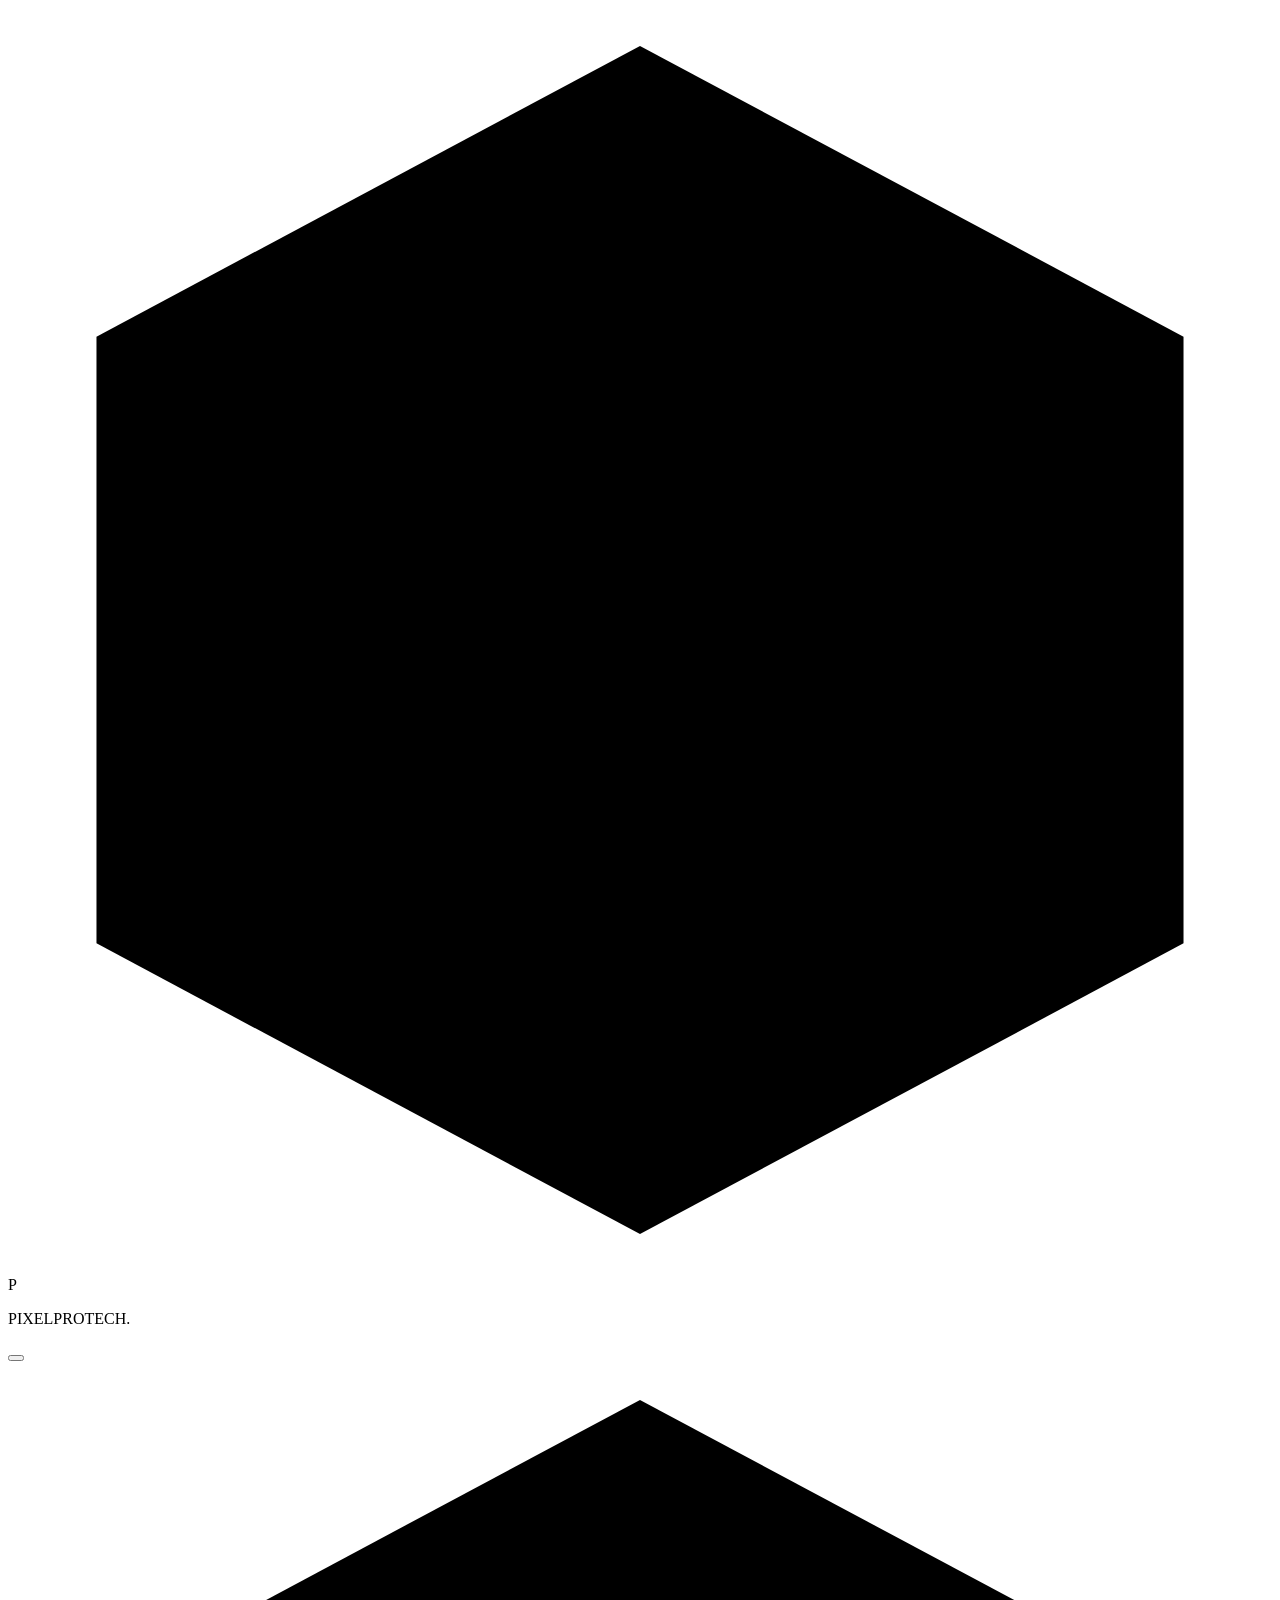
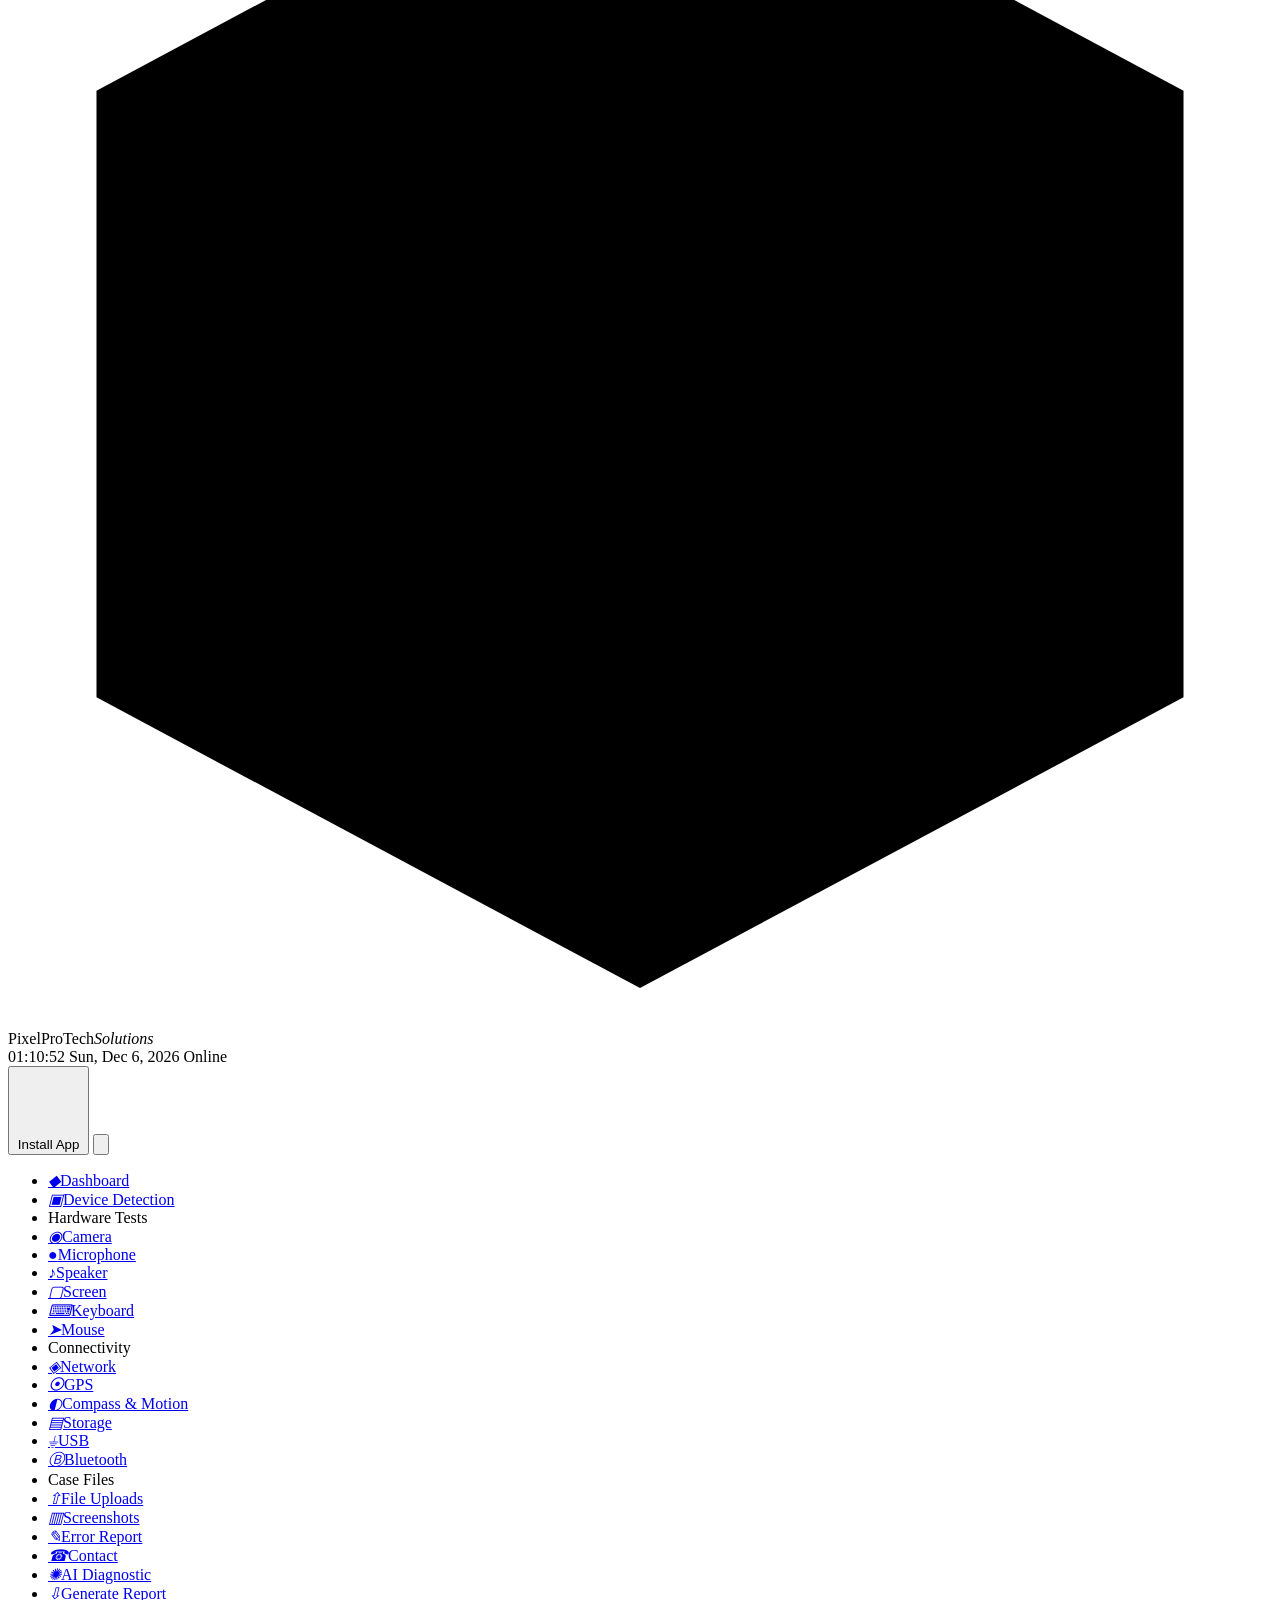
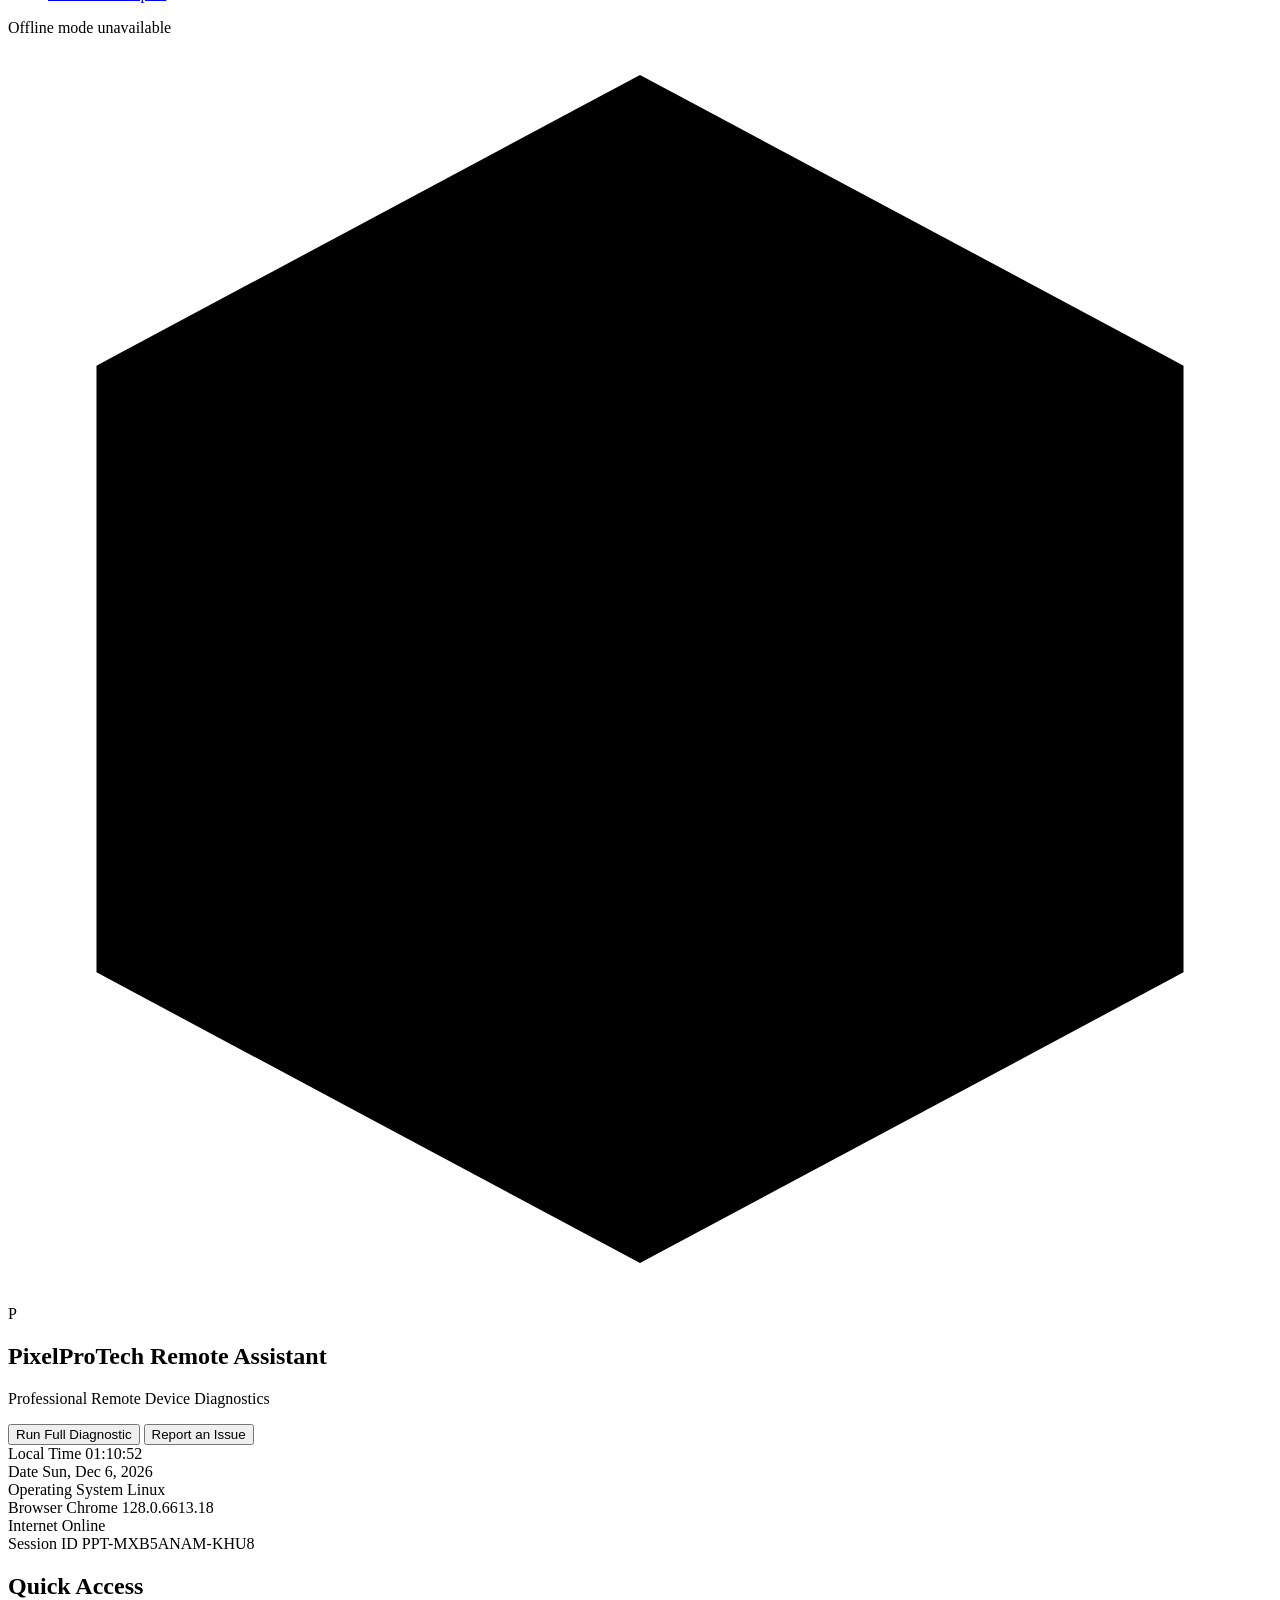
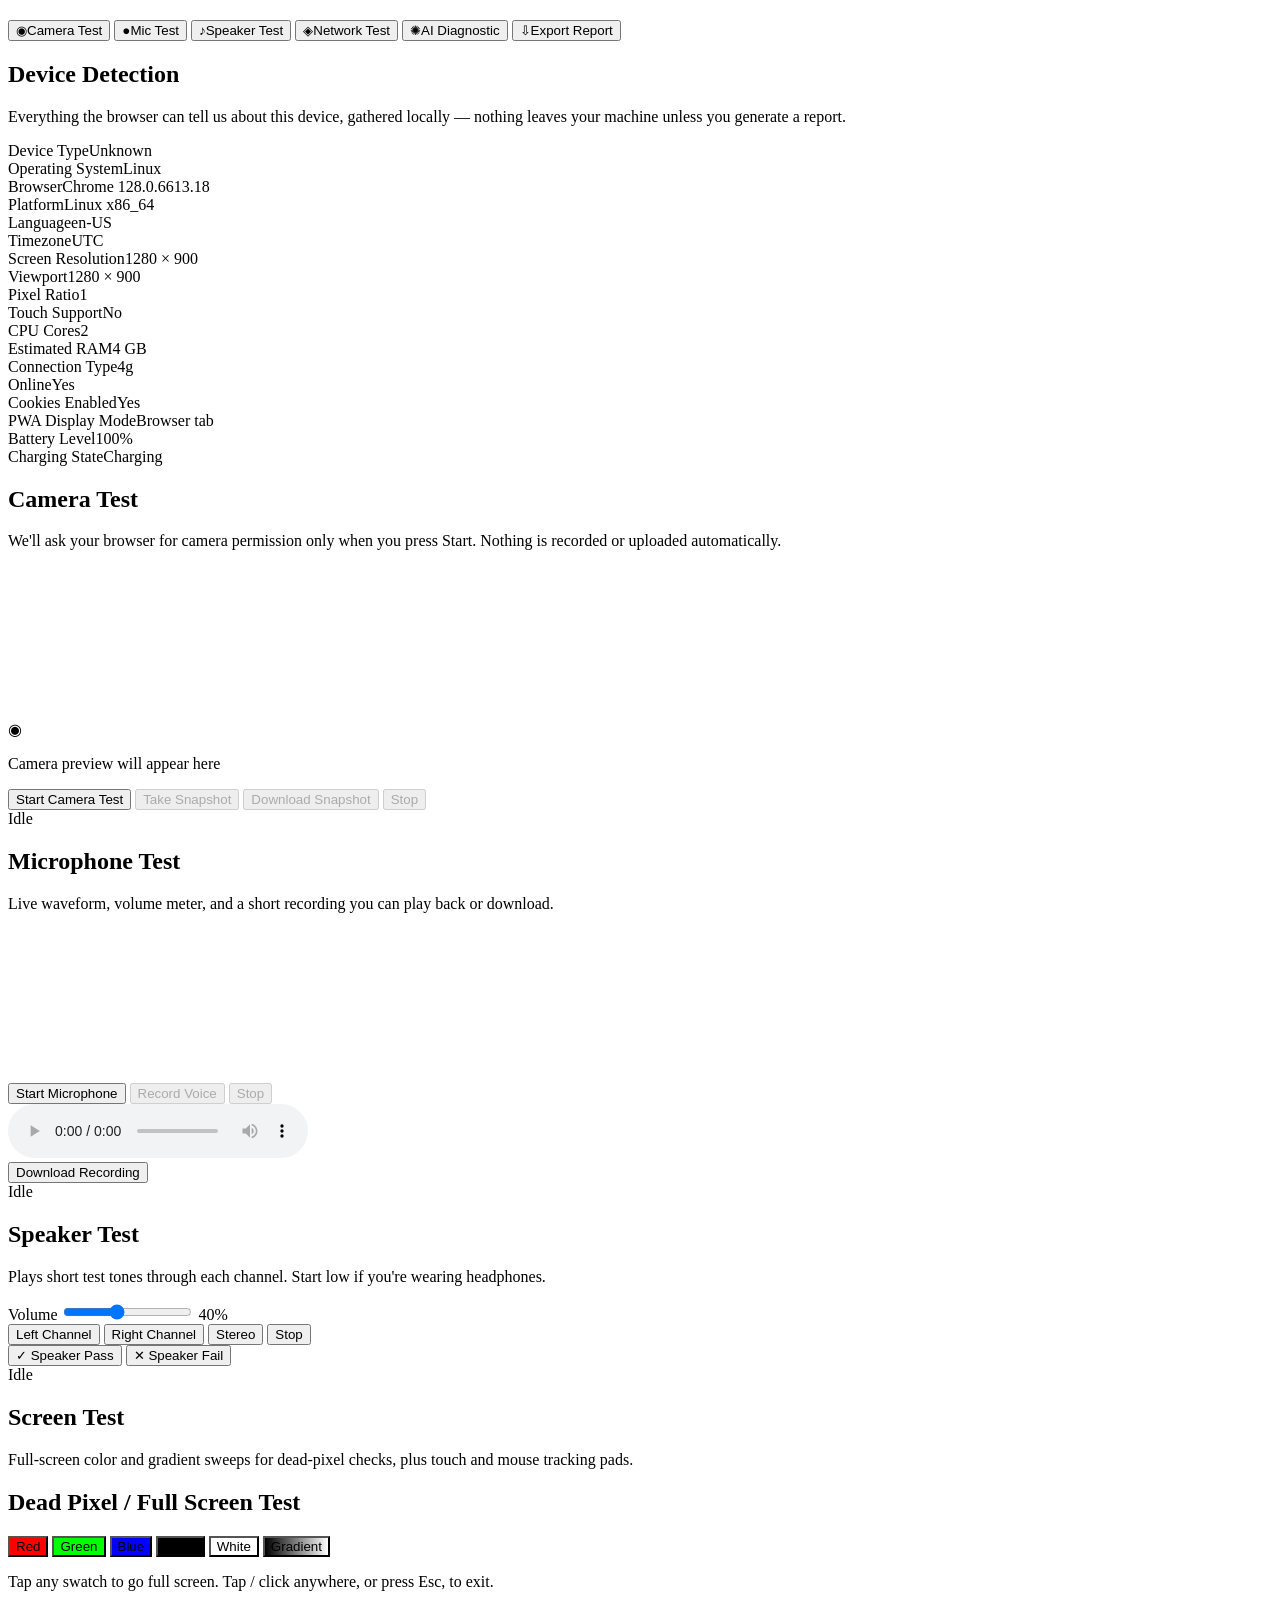
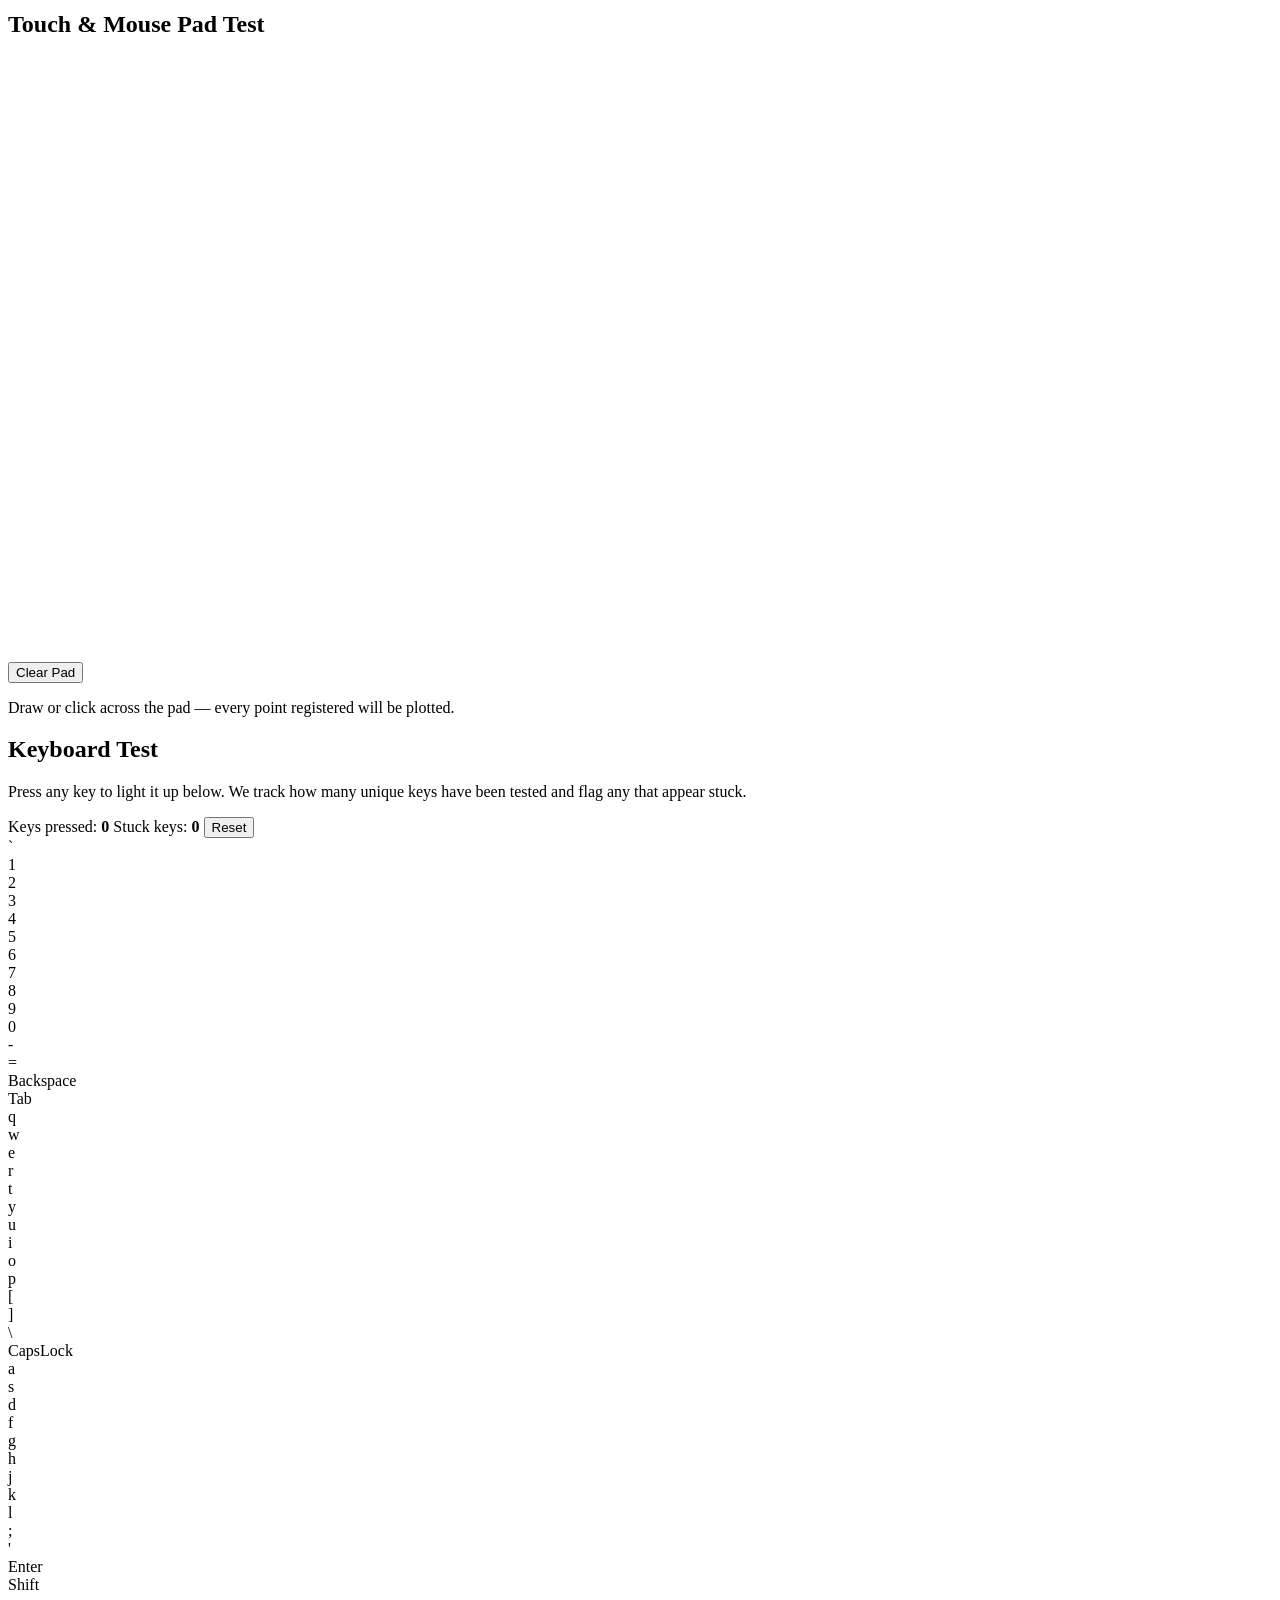
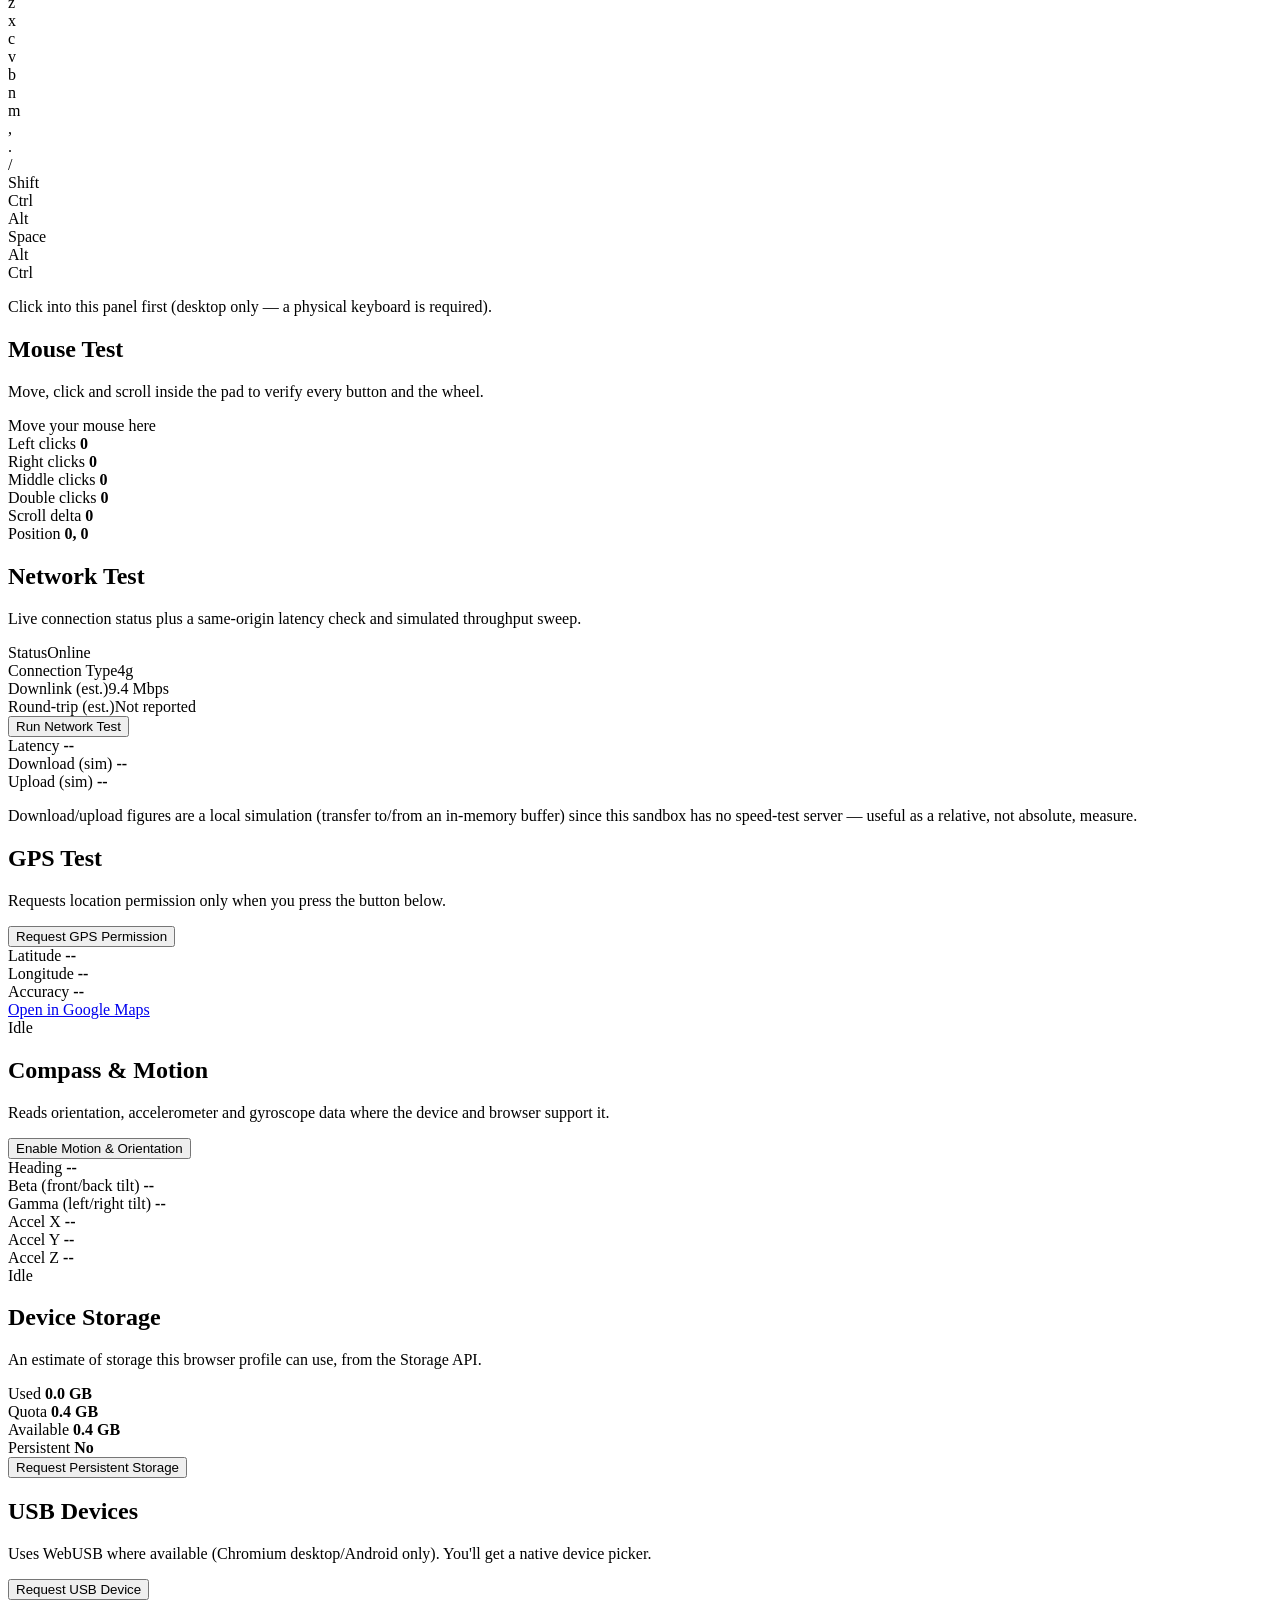
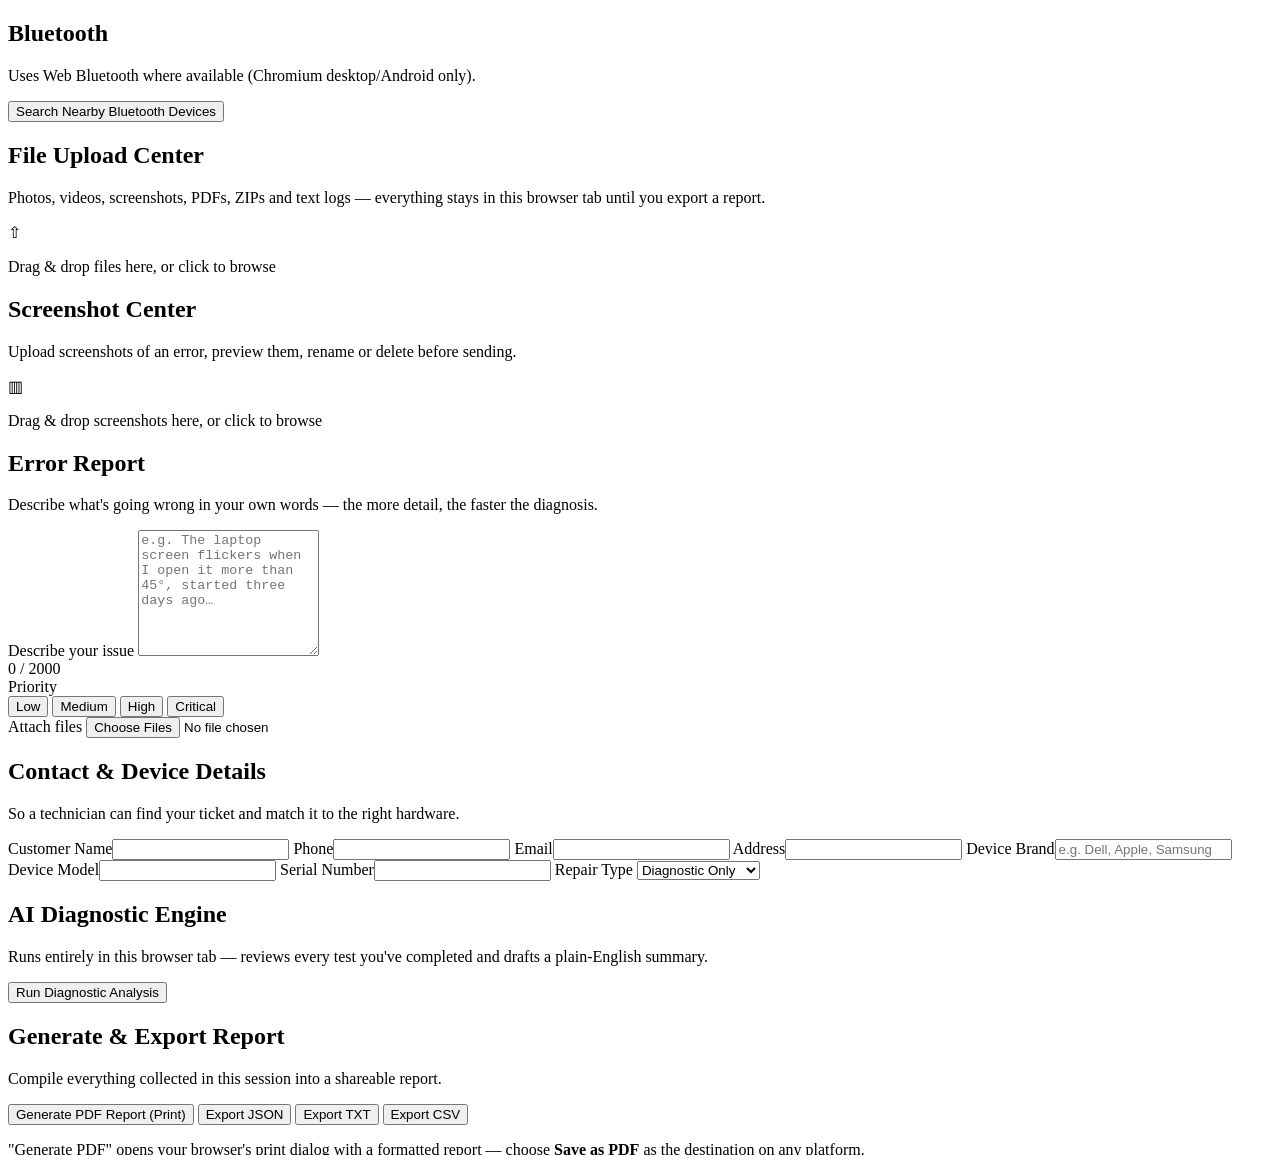
==== index.html @ 68175325 "Add files via upload" ====
<!DOCTYPE html>
<html lang="en">
<head>
<meta charset="UTF-8" />
<meta name="viewport" content="width=device-width, initial-scale=1, viewport-fit=cover" />
<title>PixelProTech Remote Assistant</title>
<meta name="description" content="Professional remote device diagnostics — camera, microphone, speaker, screen, network, GPS, motion and AI-assisted reporting, installable on any device." />

<!-- PWA core -->
<link rel="manifest" href="manifest.json" />
<meta name="theme-color" content="#0F172A" />
<meta name="color-scheme" content="dark light" />

<!-- iOS installability (Safari ignores manifest install prompts, needs these) -->
<meta name="apple-mobile-web-app-capable" content="yes" />
<meta name="apple-mobile-web-app-status-bar-style" content="black-translucent" />
<meta name="apple-mobile-web-app-title" content="PixelProTech" />
<link rel="apple-touch-icon" href="icons/icon-180.png" />
<link rel="apple-touch-icon" sizes="152x152" href="icons/icon-152.png" />
<link rel="apple-touch-icon" sizes="167x167" href="icons/icon-167.png" />

<!-- Windows tiles -->
<meta name="msapplication-TileColor" content="#0F172A" />
<meta name="msapplication-TileImage" content="icons/icon-144.png" />
<meta name="msapplication-config" content="none" />

<!-- Favicons -->
<link rel="icon" type="image/png" sizes="32x32" href="icons/icon-32.png" />
<link rel="icon" type="image/png" sizes="16x16" href="icons/icon-16.png" />
<link rel="shortcut icon" href="icons/favicon.ico" />

<link rel="stylesheet" href="style.css" />
</head>
<body data-theme="dark">

<!-- ============ LOADING SCREEN ============ -->
<div id="loading-screen" aria-hidden="true">
  <div class="loader-mark">
    <svg viewBox="0 0 100 100" class="loader-hex">
      <polygon points="50,3 93,26 93,74 50,97 7,74 7,26" />
    </svg>
    <span class="loader-p">P</span>
  </div>
  <p class="loader-text">PIXELPROTECH<span>.</span></p>
  <div class="loader-bar"><div class="loader-bar-fill"></div></div>
</div>

<!-- ============ TOP HUD BAR ============ -->
<header class="hud-bar" role="banner">
  <button id="nav-toggle" class="icon-btn" aria-label="Toggle navigation" aria-expanded="false" aria-controls="side-nav">
    <span class="burger"><span></span><span></span><span></span></span>
  </button>

  <div class="brand">
    <span class="brand-mark" aria-hidden="true">
      <svg viewBox="0 0 100 100"><polygon points="50,3 93,26 93,74 50,97 7,74 7,26"/></svg>
    </span>
    <span class="brand-name">PixelProTech<em>Solutions</em></span>
  </div>

  <div class="hud-readouts" aria-live="off">
    <span class="hud-chip" id="hud-time">--:--:--</span>
    <span class="hud-chip hud-chip--muted" id="hud-date">-- --- ----</span>
    <span class="hud-chip" id="hud-net"><i class="dot" id="hud-net-dot"></i><span id="hud-net-text">Checking…</span></span>
  </div>

  <div class="hud-actions">
    <button id="install-btn" class="btn btn--ghost btn--small hidden" title="Install PixelProTech Remote Assistant">
      <svg viewBox="0 0 24 24" class="ic"><path d="M12 3v12m0 0l-4-4m4 4l4-4M5 19h14"/></svg>
      <span>Install App</span>
    </button>
    <button id="theme-toggle" class="icon-btn" aria-label="Toggle dark or light mode">
      <svg viewBox="0 0 24 24" class="ic ic-moon"><path d="M21 12.6A9 9 0 1 1 11.4 3a7 7 0 0 0 9.6 9.6z"/></svg>
    </button>
  </div>
</header>

<div class="app-shell">
  <!-- ============ SIDE NAV ============ -->
  <nav id="side-nav" class="side-nav" aria-label="Primary">
    <ul class="nav-list">
      <li><a href="#home" class="nav-link active" data-panel="home"><i class="nav-ic">◆</i>Dashboard</a></li>
      <li><a href="#device" class="nav-link" data-panel="device"><i class="nav-ic">▣</i>Device Detection</a></li>
      <li class="nav-group-label">Hardware Tests</li>
      <li><a href="#camera" class="nav-link" data-panel="camera"><i class="nav-ic">◉</i>Camera</a></li>
      <li><a href="#mic" class="nav-link" data-panel="mic"><i class="nav-ic">●</i>Microphone</a></li>
      <li><a href="#speaker" class="nav-link" data-panel="speaker"><i class="nav-ic">♪</i>Speaker</a></li>
      <li><a href="#screen" class="nav-link" data-panel="screen"><i class="nav-ic">▢</i>Screen</a></li>
      <li><a href="#keyboard" class="nav-link" data-panel="keyboard"><i class="nav-ic">⌨</i>Keyboard</a></li>
      <li><a href="#mouse" class="nav-link" data-panel="mouse"><i class="nav-ic">➤</i>Mouse</a></li>
      <li class="nav-group-label">Connectivity</li>
      <li><a href="#network" class="nav-link" data-panel="network"><i class="nav-ic">◈</i>Network</a></li>
      <li><a href="#gps" class="nav-link" data-panel="gps"><i class="nav-ic">⦿</i>GPS</a></li>
      <li><a href="#motion" class="nav-link" data-panel="motion"><i class="nav-ic">◐</i>Compass &amp; Motion</a></li>
      <li><a href="#storage" class="nav-link" data-panel="storage"><i class="nav-ic">▤</i>Storage</a></li>
      <li><a href="#usb" class="nav-link" data-panel="usb"><i class="nav-ic">⏚</i>USB</a></li>
      <li><a href="#bluetooth" class="nav-link" data-panel="bluetooth"><i class="nav-ic">Ⓑ</i>Bluetooth</a></li>
      <li class="nav-group-label">Case Files</li>
      <li><a href="#uploads" class="nav-link" data-panel="uploads"><i class="nav-ic">⇧</i>File Uploads</a></li>
      <li><a href="#screenshots" class="nav-link" data-panel="screenshots"><i class="nav-ic">▥</i>Screenshots</a></li>
      <li><a href="#report" class="nav-link" data-panel="report"><i class="nav-ic">✎</i>Error Report</a></li>
      <li><a href="#contact" class="nav-link" data-panel="contact"><i class="nav-ic">☎</i>Contact</a></li>
      <li><a href="#diagnostic" class="nav-link" data-panel="diagnostic"><i class="nav-ic">✺</i>AI Diagnostic</a></li>
      <li><a href="#export" class="nav-link" data-panel="export"><i class="nav-ic">⇩</i>Generate Report</a></li>
    </ul>
    <div class="nav-footer">
      <span id="sw-status" class="sw-status">Offline-ready</span>
    </div>
  </nav>
  <div id="nav-scrim" class="nav-scrim"></div>

  <!-- ============ MAIN ============ -->
  <main id="main" class="main">

    <!-- HOME -->
    <section id="panel-home" class="panel active" data-title="Dashboard">
      <div class="hero glass">
        <div class="hero-mark">
          <svg viewBox="0 0 100 100" class="hero-hex"><polygon points="50,3 93,26 93,74 50,97 7,74 7,26"/></svg>
          <span class="hero-p">P</span>
          <span class="hero-sweep"></span>
        </div>
        <h1>PixelProTech Remote Assistant</h1>
        <p class="hero-sub">Professional Remote Device Diagnostics</p>
        <div class="hero-cta">
          <button class="btn btn--primary" data-goto="device">Run Full Diagnostic</button>
          <button class="btn btn--ghost" data-goto="report">Report an Issue</button>
        </div>
      </div>

      <div class="card-grid">
        <div class="card glass stat-card">
          <span class="stat-label">Local Time</span>
          <span class="stat-value mono" id="stat-time">--:--:--</span>
        </div>
        <div class="card glass stat-card">
          <span class="stat-label">Date</span>
          <span class="stat-value mono" id="stat-date">--</span>
        </div>
        <div class="card glass stat-card">
          <span class="stat-label">Operating System</span>
          <span class="stat-value mono" id="stat-os">--</span>
        </div>
        <div class="card glass stat-card">
          <span class="stat-label">Browser</span>
          <span class="stat-value mono" id="stat-browser">--</span>
        </div>
        <div class="card glass stat-card">
          <span class="stat-label">Internet</span>
          <span class="stat-value mono" id="stat-net"><i class="dot" id="stat-net-dot"></i> <span id="stat-net-text">--</span></span>
        </div>
        <div class="card glass stat-card">
          <span class="stat-label">Session ID</span>
          <span class="stat-value mono" id="stat-session">--</span>
        </div>
      </div>

      <div class="card glass">
        <h2>Quick Access</h2>
        <div class="quick-grid">
          <button class="quick-tile" data-goto="camera"><span>◉</span>Camera Test</button>
          <button class="quick-tile" data-goto="mic"><span>●</span>Mic Test</button>
          <button class="quick-tile" data-goto="speaker"><span>♪</span>Speaker Test</button>
          <button class="quick-tile" data-goto="network"><span>◈</span>Network Test</button>
          <button class="quick-tile" data-goto="diagnostic"><span>✺</span>AI Diagnostic</button>
          <button class="quick-tile" data-goto="export"><span>⇩</span>Export Report</button>
        </div>
      </div>
    </section>

    <!-- DEVICE DETECTION -->
    <section id="panel-device" class="panel" data-title="Device Detection">
      <div class="panel-head"><h1>Device Detection</h1><p>Everything the browser can tell us about this device, gathered locally — nothing leaves your machine unless you generate a report.</p></div>
      <div class="card-grid" id="device-grid"><!-- populated by script.js --></div>
    </section>

    <!-- CAMERA -->
    <section id="panel-camera" class="panel" data-title="Camera Test">
      <div class="panel-head"><h1>Camera Test</h1><p>We'll ask your browser for camera permission only when you press Start. Nothing is recorded or uploaded automatically.</p></div>
      <div class="card glass test-card">
        <div class="media-frame">
          <video id="camera-video" autoplay playsinline muted></video>
          <canvas id="camera-canvas" class="hidden"></canvas>
          <div id="camera-placeholder" class="media-placeholder"><span>◉</span><p>Camera preview will appear here</p></div>
        </div>
        <div class="test-controls">
          <button id="camera-start" class="btn btn--primary">Start Camera Test</button>
          <button id="camera-snap" class="btn btn--ghost" disabled>Take Snapshot</button>
          <button id="camera-download" class="btn btn--ghost" disabled>Download Snapshot</button>
          <button id="camera-stop" class="btn btn--danger" disabled>Stop</button>
        </div>
        <div id="camera-status" class="status-pill status-pill--idle">Idle</div>
      </div>
    </section>

    <!-- MICROPHONE -->
    <section id="panel-mic" class="panel" data-title="Microphone Test">
      <div class="panel-head"><h1>Microphone Test</h1><p>Live waveform, volume meter, and a short recording you can play back or download.</p></div>
      <div class="card glass test-card">
        <canvas id="mic-waveform" class="waveform-canvas"></canvas>
        <div class="meter"><div id="mic-meter-fill" class="meter-fill"></div></div>
        <div class="test-controls">
          <button id="mic-start" class="btn btn--primary">Start Microphone</button>
          <button id="mic-record" class="btn btn--ghost" disabled>Record Voice</button>
          <button id="mic-stop" class="btn btn--danger" disabled>Stop</button>
        </div>
        <audio id="mic-playback" controls class="hidden"></audio>
        <div class="test-controls">
          <button id="mic-download" class="btn btn--ghost hidden">Download Recording</button>
        </div>
        <div id="mic-status" class="status-pill status-pill--idle">Idle</div>
      </div>
    </section>

    <!-- SPEAKER -->
    <section id="panel-speaker" class="panel" data-title="Speaker Test">
      <div class="panel-head"><h1>Speaker Test</h1><p>Plays short test tones through each channel. Start low if you're wearing headphones.</p></div>
      <div class="card glass test-card">
        <label class="slider-label">Volume
          <input type="range" id="speaker-volume" min="0" max="100" value="40" />
          <span id="speaker-volume-val">40%</span>
        </label>
        <div class="test-controls">
          <button class="btn btn--ghost" data-tone="left">Left Channel</button>
          <button class="btn btn--ghost" data-tone="right">Right Channel</button>
          <button class="btn btn--primary" data-tone="stereo">Stereo</button>
          <button id="speaker-stop" class="btn btn--danger">Stop</button>
        </div>
        <div class="pass-fail-row">
          <button id="speaker-pass" class="btn btn--success btn--small">✓ Speaker Pass</button>
          <button id="speaker-fail" class="btn btn--danger btn--small">✕ Speaker Fail</button>
        </div>
        <div id="speaker-status" class="status-pill status-pill--idle">Idle</div>
      </div>
    </section>

    <!-- SCREEN -->
    <section id="panel-screen" class="panel" data-title="Screen Test">
      <div class="panel-head"><h1>Screen Test</h1><p>Full-screen color and gradient sweeps for dead-pixel checks, plus touch and mouse tracking pads.</p></div>
      <div class="card glass test-card">
        <h2>Dead Pixel / Full Screen Test</h2>
        <div class="swatch-row">
          <button class="swatch" style="background:#ff0000" data-color="#ff0000">Red</button>
          <button class="swatch" style="background:#00ff00" data-color="#00ff00">Green</button>
          <button class="swatch" style="background:#0000ff" data-color="#0000ff">Blue</button>
          <button class="swatch swatch--dark" style="background:#000000" data-color="#000000">Black</button>
          <button class="swatch swatch--light" style="background:#ffffff" data-color="#ffffff">White</button>
          <button class="swatch" style="background:linear-gradient(90deg,#000,#fff)" data-color="gradient">Gradient</button>
        </div>
        <p class="hint">Tap any swatch to go full screen. Tap / click anywhere, or press Esc, to exit.</p>
      </div>
      <div class="card glass test-card">
        <h2>Touch &amp; Mouse Pad Test</h2>
        <canvas id="screen-pad" class="pad-canvas"></canvas>
        <div class="test-controls">
          <button id="screen-pad-clear" class="btn btn--ghost">Clear Pad</button>
        </div>
        <p class="hint" id="screen-pad-info">Draw or click across the pad — every point registered will be plotted.</p>
      </div>
    </section>

    <!-- KEYBOARD -->
    <section id="panel-keyboard" class="panel" data-title="Keyboard Test">
      <div class="panel-head"><h1>Keyboard Test</h1><p>Press any key to light it up below. We track how many unique keys have been tested and flag any that appear stuck.</p></div>
      <div class="card glass test-card">
        <div class="kb-stats">
          <span>Keys pressed: <strong id="kb-count">0</strong></span>
          <span>Stuck keys: <strong id="kb-stuck">0</strong></span>
          <button id="kb-reset" class="btn btn--ghost btn--small">Reset</button>
        </div>
        <div id="virtual-keyboard" class="virtual-keyboard" tabindex="0"></div>
        <p class="hint">Click into this panel first (desktop only — a physical keyboard is required).</p>
      </div>
    </section>

    <!-- MOUSE -->
    <section id="panel-mouse" class="panel" data-title="Mouse Test">
      <div class="panel-head"><h1>Mouse Test</h1><p>Move, click and scroll inside the pad to verify every button and the wheel.</p></div>
      <div class="card glass test-card">
        <div id="mouse-pad" class="mouse-pad">
          <div id="mouse-dot" class="mouse-dot"></div>
          <span class="mouse-hint">Move your mouse here</span>
        </div>
        <div class="card-grid card-grid--tight">
          <div class="mini-stat">Left clicks <strong id="m-left">0</strong></div>
          <div class="mini-stat">Right clicks <strong id="m-right">0</strong></div>
          <div class="mini-stat">Middle clicks <strong id="m-middle">0</strong></div>
          <div class="mini-stat">Double clicks <strong id="m-double">0</strong></div>
          <div class="mini-stat">Scroll delta <strong id="m-scroll">0</strong></div>
          <div class="mini-stat">Position <strong id="m-pos">0, 0</strong></div>
        </div>
      </div>
    </section>

    <!-- NETWORK -->
    <section id="panel-network" class="panel" data-title="Network Test">
      <div class="panel-head"><h1>Network Test</h1><p>Live connection status plus a same-origin latency check and simulated throughput sweep.</p></div>
      <div class="card-grid">
        <div class="card glass stat-card"><span class="stat-label">Status</span><span class="stat-value mono" id="net-status">--</span></div>
        <div class="card glass stat-card"><span class="stat-label">Connection Type</span><span class="stat-value mono" id="net-type">--</span></div>
        <div class="card glass stat-card"><span class="stat-label">Downlink (est.)</span><span class="stat-value mono" id="net-downlink">--</span></div>
        <div class="card glass stat-card"><span class="stat-label">Round-trip (est.)</span><span class="stat-value mono" id="net-rtt">--</span></div>
      </div>
      <div class="card glass test-card">
        <button id="net-run" class="btn btn--primary">Run Network Test</button>
        <div class="ping-track"><div id="ping-dot" class="ping-dot"></div></div>
        <div class="card-grid card-grid--tight">
          <div class="mini-stat">Latency <strong id="net-latency">--</strong></div>
          <div class="mini-stat">Download (sim) <strong id="net-download">--</strong></div>
          <div class="mini-stat">Upload (sim) <strong id="net-upload">--</strong></div>
        </div>
        <p class="hint">Download/upload figures are a local simulation (transfer to/from an in-memory buffer) since this sandbox has no speed-test server — useful as a relative, not absolute, measure.</p>
      </div>
    </section>

    <!-- GPS -->
    <section id="panel-gps" class="panel" data-title="GPS Test">
      <div class="panel-head"><h1>GPS Test</h1><p>Requests location permission only when you press the button below.</p></div>
      <div class="card glass test-card">
        <button id="gps-start" class="btn btn--primary">Request GPS Permission</button>
        <div class="card-grid card-grid--tight">
          <div class="mini-stat">Latitude <strong id="gps-lat">--</strong></div>
          <div class="mini-stat">Longitude <strong id="gps-lng">--</strong></div>
          <div class="mini-stat">Accuracy <strong id="gps-acc">--</strong></div>
        </div>
        <a id="gps-map-link" href="#" target="_blank" rel="noopener" class="btn btn--ghost hidden">Open in Google Maps</a>
        <div id="gps-status" class="status-pill status-pill--idle">Idle</div>
      </div>
    </section>

    <!-- MOTION -->
    <section id="panel-motion" class="panel" data-title="Compass & Motion">
      <div class="panel-head"><h1>Compass &amp; Motion</h1><p>Reads orientation, accelerometer and gyroscope data where the device and browser support it.</p></div>
      <div class="card glass test-card">
        <button id="motion-start" class="btn btn--primary">Enable Motion &amp; Orientation</button>
        <div class="compass-wrap"><div id="compass-needle" class="compass-needle"></div></div>
        <div class="card-grid card-grid--tight">
          <div class="mini-stat">Heading <strong id="mo-heading">--</strong></div>
          <div class="mini-stat">Beta (front/back tilt) <strong id="mo-beta">--</strong></div>
          <div class="mini-stat">Gamma (left/right tilt) <strong id="mo-gamma">--</strong></div>
          <div class="mini-stat">Accel X <strong id="mo-ax">--</strong></div>
          <div class="mini-stat">Accel Y <strong id="mo-ay">--</strong></div>
          <div class="mini-stat">Accel Z <strong id="mo-az">--</strong></div>
        </div>
        <div id="motion-status" class="status-pill status-pill--idle">Idle</div>
      </div>
    </section>

    <!-- STORAGE -->
    <section id="panel-storage" class="panel" data-title="Device Storage">
      <div class="panel-head"><h1>Device Storage</h1><p>An estimate of storage this browser profile can use, from the Storage API.</p></div>
      <div class="card glass test-card">
        <div class="storage-bar"><div id="storage-bar-fill" class="storage-bar-fill"></div></div>
        <div class="card-grid card-grid--tight">
          <div class="mini-stat">Used <strong id="storage-used">--</strong></div>
          <div class="mini-stat">Quota <strong id="storage-quota">--</strong></div>
          <div class="mini-stat">Available <strong id="storage-available">--</strong></div>
          <div class="mini-stat">Persistent <strong id="storage-persist">--</strong></div>
        </div>
        <button id="storage-request-persist" class="btn btn--ghost">Request Persistent Storage</button>
      </div>
    </section>

    <!-- USB -->
    <section id="panel-usb" class="panel" data-title="USB Devices">
      <div class="panel-head"><h1>USB Devices</h1><p>Uses WebUSB where available (Chromium desktop/Android only). You'll get a native device picker.</p></div>
      <div class="card glass test-card">
        <button id="usb-request" class="btn btn--primary">Request USB Device</button>
        <div id="usb-result" class="detail-list"></div>
      </div>
    </section>

    <!-- BLUETOOTH -->
    <section id="panel-bluetooth" class="panel" data-title="Bluetooth">
      <div class="panel-head"><h1>Bluetooth</h1><p>Uses Web Bluetooth where available (Chromium desktop/Android only).</p></div>
      <div class="card glass test-card">
        <button id="bt-request" class="btn btn--primary">Search Nearby Bluetooth Devices</button>
        <div id="bt-result" class="detail-list"></div>
      </div>
    </section>

    <!-- UPLOADS -->
    <section id="panel-uploads" class="panel" data-title="File Upload Center">
      <div class="panel-head"><h1>File Upload Center</h1><p>Photos, videos, screenshots, PDFs, ZIPs and text logs — everything stays in this browser tab until you export a report.</p></div>
      <div class="card glass">
        <div id="dropzone" class="dropzone">
          <span>⇧</span>
          <p>Drag &amp; drop files here, or click to browse</p>
          <input type="file" id="file-input" multiple hidden accept="image/*,video/*,.pdf,.zip,.txt,.log" />
        </div>
        <div id="upload-list" class="upload-list"></div>
      </div>
    </section>

    <!-- SCREENSHOTS -->
    <section id="panel-screenshots" class="panel" data-title="Screenshot Center">
      <div class="panel-head"><h1>Screenshot Center</h1><p>Upload screenshots of an error, preview them, rename or delete before sending.</p></div>
      <div class="card glass">
        <div id="screenshot-dropzone" class="dropzone">
          <span>▥</span>
          <p>Drag &amp; drop screenshots here, or click to browse</p>
          <input type="file" id="screenshot-input" multiple hidden accept="image/*" />
        </div>
        <div id="screenshot-grid" class="screenshot-grid"></div>
      </div>
    </section>

    <!-- ERROR REPORT -->
    <section id="panel-report" class="panel" data-title="Error Report">
      <div class="panel-head"><h1>Error Report</h1><p>Describe what's going wrong in your own words — the more detail, the faster the diagnosis.</p></div>
      <div class="card glass">
        <label class="field-label" for="report-text">Describe your issue</label>
        <textarea id="report-text" rows="8" maxlength="2000" placeholder="e.g. The laptop screen flickers when I open it more than 45°, started three days ago…"></textarea>
        <div class="char-counter"><span id="report-count">0</span> / 2000</div>

        <label class="field-label">Priority</label>
        <div class="priority-row">
          <button class="priority-btn" data-priority="Low">Low</button>
          <button class="priority-btn" data-priority="Medium">Medium</button>
          <button class="priority-btn" data-priority="High">High</button>
          <button class="priority-btn" data-priority="Critical">Critical</button>
        </div>

        <label class="field-label" for="report-files">Attach files</label>
        <input type="file" id="report-files" multiple />
        <div id="report-files-list" class="upload-list"></div>
      </div>
    </section>

    <!-- CONTACT -->
    <section id="panel-contact" class="panel" data-title="Contact">
      <div class="panel-head"><h1>Contact &amp; Device Details</h1><p>So a technician can find your ticket and match it to the right hardware.</p></div>
      <div class="card glass">
        <form id="contact-form" class="form-grid">
          <label>Customer Name<input type="text" name="name" autocomplete="name" /></label>
          <label>Phone<input type="tel" name="phone" autocomplete="tel" /></label>
          <label>Email<input type="email" name="email" autocomplete="email" /></label>
          <label>Address<input type="text" name="address" autocomplete="street-address" /></label>
          <label>Device Brand<input type="text" name="brand" placeholder="e.g. Dell, Apple, Samsung" /></label>
          <label>Device Model<input type="text" name="model" /></label>
          <label>Serial Number<input type="text" name="serial" /></label>
          <label>Repair Type
            <select name="repairType">
              <option>Diagnostic Only</option>
              <option>Hardware Repair</option>
              <option>Software Issue</option>
              <option>Data Recovery</option>
              <option>Warranty Claim</option>
              <option>Other</option>
            </select>
          </label>
        </form>
      </div>
    </section>

    <!-- AI DIAGNOSTIC -->
    <section id="panel-diagnostic" class="panel" data-title="AI Diagnostic Engine">
      <div class="panel-head"><h1>AI Diagnostic Engine</h1><p>Runs entirely in this browser tab — reviews every test you've completed and drafts a plain-English summary.</p></div>
      <div class="card glass">
        <button id="run-diagnostic" class="btn btn--primary">Run Diagnostic Analysis</button>
        <div id="diagnostic-output" class="diagnostic-output"></div>
      </div>
    </section>

    <!-- EXPORT / REPORT -->
    <section id="panel-export" class="panel" data-title="Generate Report">
      <div class="panel-head"><h1>Generate &amp; Export Report</h1><p>Compile everything collected in this session into a shareable report.</p></div>
      <div class="card glass">
        <div class="export-row">
          <button id="export-print" class="btn btn--primary">Generate PDF Report (Print)</button>
          <button id="export-json" class="btn btn--ghost">Export JSON</button>
          <button id="export-txt" class="btn btn--ghost">Export TXT</button>
          <button id="export-csv" class="btn btn--ghost">Export CSV</button>
        </div>
        <p class="hint">"Generate PDF" opens your browser's print dialog with a formatted report — choose <strong>Save as PDF</strong> as the destination on any platform.</p>
      </div>

      <!-- printable report, hidden on screen, shown via print stylesheet -->
      <div id="print-report" class="print-report">
        <header class="print-header">
          <div class="print-brand">
            <svg viewBox="0 0 100 100" width="40" height="40"><polygon points="50,3 93,26 93,74 50,97 7,74 7,26" fill="#0F172A"/></svg>
            <div><strong>PixelProTech Solutions</strong><br /><small>Remote Diagnostic Report</small></div>
          </div>
          <div id="print-meta"></div>
        </header>
        <section id="print-customer"></section>
        <section id="print-device"></section>
        <section id="print-tests"></section>
        <section id="print-files"></section>
        <section id="print-diagnostic"></section>
        <footer class="print-footer">
          <div id="print-qr"></div>
          <div class="print-sign">
            <div class="sign-line">Technician Signature</div>
            <div class="sign-line" id="print-date">Date</div>
          </div>
        </footer>
      </div>
    </section>

  </main>
</div>

<!-- ============ FLOATING AI ASSISTANT ============ -->
<button id="assistant-toggle" class="assistant-toggle" aria-label="Open assistant">
  <span class="assistant-pulse"></span>✺
</button>
<div id="assistant-panel" class="assistant-panel hidden" role="dialog" aria-label="PixelProTech Assistant">
  <div class="assistant-head">
    <span>PixelProTech Assistant</span>
    <button id="assistant-close" class="icon-btn icon-btn--small" aria-label="Close assistant">✕</button>
  </div>
  <div id="assistant-log" class="assistant-log"></div>
  <form id="assistant-form" class="assistant-form">
    <input id="assistant-input" type="text" placeholder="Ask about a test, e.g. “camera not working”" autocomplete="off" />
    <button type="submit" class="btn btn--primary btn--small">Send</button>
  </form>
</div>

<!-- ============ TOAST / NOTIFICATIONS ============ -->
<div id="toast-stack" class="toast-stack" aria-live="polite"></div>

<!-- ============ FULLSCREEN COLOR TEST OVERLAY ============ -->
<div id="fullscreen-test" class="fullscreen-test hidden"></div>

<!-- ============ UPDATE AVAILABLE BANNER ============ -->
<div id="update-banner" class="update-banner hidden">
  <span>A new version is ready.</span>
  <button id="update-reload" class="btn btn--small btn--primary">Update now</button>
</div>

<!-- ============ IOS INSTALL HINT ============ -->
<div id="ios-install-hint" class="ios-install-hint hidden">
  <p>Install PixelProTech Remote Assistant: tap <strong>Share ⬆</strong>, then <strong>“Add to Home Screen.”</strong></p>
  <button id="ios-install-dismiss" class="icon-btn icon-btn--small" aria-label="Dismiss">✕</button>
</div>

<script src="script.js"></script>
</body>
</html>
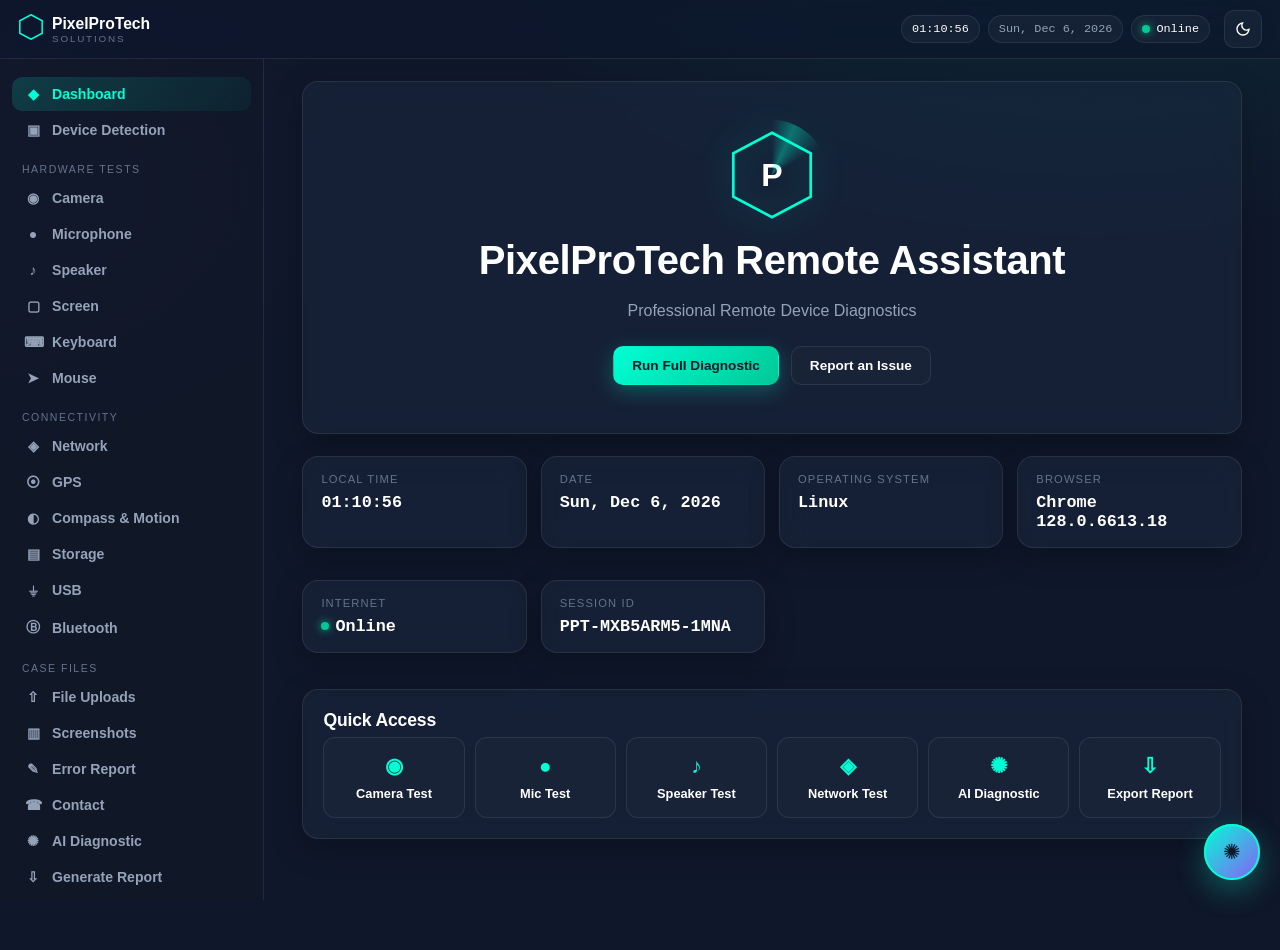
==== commit 9602abf1: "Add files via upload" ====
--- a/index.html
+++ b/index.html
@@ -15,19 +15,19 @@
 <meta name="apple-mobile-web-app-capable" content="yes" />
 <meta name="apple-mobile-web-app-status-bar-style" content="black-translucent" />
 <meta name="apple-mobile-web-app-title" content="PixelProTech" />
-<link rel="apple-touch-icon" href="icons/icon-180.png" />
-<link rel="apple-touch-icon" sizes="152x152" href="icons/icon-152.png" />
-<link rel="apple-touch-icon" sizes="167x167" href="icons/icon-167.png" />
+<link rel="apple-touch-icon" href="icon-180.png" />
+<link rel="apple-touch-icon" sizes="152x152" href="icon-152.png" />
+<link rel="apple-touch-icon" sizes="167x167" href="icon-167.png" />
 
 <!-- Windows tiles -->
 <meta name="msapplication-TileColor" content="#0F172A" />
-<meta name="msapplication-TileImage" content="icons/icon-144.png" />
+<meta name="msapplication-TileImage" content="icon-144.png" />
 <meta name="msapplication-config" content="none" />
 
 <!-- Favicons -->
-<link rel="icon" type="image/png" sizes="32x32" href="icons/icon-32.png" />
-<link rel="icon" type="image/png" sizes="16x16" href="icons/icon-16.png" />
-<link rel="shortcut icon" href="icons/favicon.ico" />
+<link rel="icon" type="image/png" sizes="32x32" href="icon-32.png" />
+<link rel="icon" type="image/png" sizes="16x16" href="icon-16.png" />
+<link rel="shortcut icon" href="favicon.ico" />
 
 <link rel="stylesheet" href="style.css" />
 </head>
--- a/style.css
+++ b/style.css
@@ -0,0 +1,401 @@
+/* =========================================================
+   PixelProTech Remote Assistant — Stylesheet
+   Design tokens
+   ========================================================= */
+:root{
+  --cyan:#00FFD5;
+  --green:#00C896;
+  --navy:#0F172A;
+  --panel:#111827;
+  --slate:#1E293B;
+  --white:#FFFFFF;
+  --blue:#3B82F6;
+  --purple:#8B5CF6;
+  --danger:#FB7185;
+  --text-dim:#94A3B8;
+  --text-dimmer:#64748B;
+  --border:rgba(148,163,184,.14);
+  --glass-bg:rgba(30,41,59,.55);
+  --radius:16px;
+  --radius-sm:10px;
+  --font-display: -apple-system, BlinkMacSystemFont, "Segoe UI", "Inter", Roboto, sans-serif;
+  --font-mono: "SFMono-Regular", ui-monospace, "Cascadia Code", "Roboto Mono", Consolas, monospace;
+  --shadow-lg: 0 20px 60px rgba(0,0,0,.45);
+  --nav-w: 264px;
+}
+
+[data-theme="light"]{
+  --navy:#F1F5F9;
+  --panel:#FFFFFF;
+  --slate:#FFFFFF;
+  --text-dim:#475569;
+  --text-dimmer:#64748B;
+  --border:rgba(15,23,42,.1);
+  --glass-bg:rgba(255,255,255,.72);
+}
+
+*,*::before,*::after{box-sizing:border-box;}
+html{-webkit-text-size-adjust:100%;}
+body{
+  margin:0;
+  background:
+    radial-gradient(1100px 600px at 85% -10%, rgba(0,255,213,.08), transparent 60%),
+    radial-gradient(900px 500px at -10% 20%, rgba(139,92,246,.08), transparent 55%),
+    var(--navy);
+  color:var(--white);
+  font-family:var(--font-display);
+  min-height:100vh;
+  transition:background-color .3s ease, color .3s ease;
+}
+[data-theme="light"] body{ color:#0F172A; }
+
+h1,h2{ font-family:var(--font-display); letter-spacing:-.01em; margin:0 0 6px; }
+h1{ font-size:1.7rem; font-weight:800; }
+h2{ font-size:1.1rem; font-weight:700; margin-top:0; }
+p{ color:var(--text-dim); line-height:1.55; }
+a{ color:var(--cyan); }
+.mono{ font-family:var(--font-mono); }
+.hidden{ display:none !important; }
+
+::selection{ background:var(--cyan); color:var(--navy); }
+
+/* scrollbars */
+*{ scrollbar-width:thin; scrollbar-color:var(--slate) transparent; }
+*::-webkit-scrollbar{ width:8px; height:8px; }
+*::-webkit-scrollbar-thumb{ background:var(--slate); border-radius:8px; }
+
+/* =========================================================
+   Loading screen
+   ========================================================= */
+#loading-screen{
+  position:fixed; inset:0; z-index:999; display:flex; flex-direction:column;
+  align-items:center; justify-content:center; gap:18px; background:var(--navy);
+  transition:opacity .5s ease, visibility .5s ease;
+}
+#loading-screen.done{ opacity:0; visibility:hidden; pointer-events:none; }
+.loader-mark{ position:relative; width:84px; height:84px; }
+.loader-hex{ width:100%; height:100%; fill:none; stroke:var(--cyan); stroke-width:3; filter:drop-shadow(0 0 10px rgba(0,255,213,.5)); animation:spin 3s linear infinite; }
+.loader-p{ position:absolute; inset:0; display:flex; align-items:center; justify-content:center; font-weight:800; font-size:1.6rem; color:var(--white); }
+@keyframes spin{ to{ transform:rotate(360deg); } }
+.loader-text{ font-family:var(--font-mono); letter-spacing:.35em; color:var(--text-dim); font-size:.8rem; }
+.loader-text span{ color:var(--cyan); }
+.loader-bar{ width:180px; height:3px; background:var(--slate); border-radius:2px; overflow:hidden; }
+.loader-bar-fill{ height:100%; width:0%; background:linear-gradient(90deg,var(--cyan),var(--green)); animation:load 1.4s ease forwards; }
+@keyframes load{ to{ width:100%; } }
+
+/* =========================================================
+   HUD top bar
+   ========================================================= */
+.hud-bar{
+  position:sticky; top:0; z-index:60; display:flex; align-items:center; gap:14px;
+  padding:10px 18px; background:rgba(15,23,42,.72); backdrop-filter:blur(16px) saturate(140%);
+  border-bottom:1px solid var(--border);
+}
+[data-theme="light"] .hud-bar{ background:rgba(255,255,255,.78); }
+.icon-btn{
+  width:38px; height:38px; border-radius:10px; border:1px solid var(--border); background:var(--glass-bg);
+  color:var(--white); display:flex; align-items:center; justify-content:center; cursor:pointer; flex-shrink:0;
+}
+[data-theme="light"] .icon-btn{ color:#0F172A; }
+.icon-btn--small{ width:28px; height:28px; border-radius:8px; }
+.burger{ display:flex; flex-direction:column; gap:4px; width:16px; }
+.burger span{ height:2px; background:currentColor; border-radius:2px; transition:transform .25s, opacity .25s; }
+.brand{ display:flex; align-items:center; gap:8px; flex-shrink:0; }
+.brand-mark svg{ width:26px; height:26px; fill:none; stroke:var(--cyan); stroke-width:6; }
+.brand-name{ font-weight:800; font-size:.98rem; white-space:nowrap; }
+.brand-name em{ display:block; font-style:normal; font-weight:500; font-size:.62rem; letter-spacing:.18em; color:var(--text-dimmer); text-transform:uppercase; }
+.hud-readouts{ display:flex; align-items:center; gap:8px; margin-left:auto; overflow:hidden; }
+.hud-chip{
+  font-family:var(--font-mono); font-size:.74rem; padding:6px 10px; border-radius:999px;
+  background:var(--glass-bg); border:1px solid var(--border); display:flex; align-items:center; gap:6px; white-space:nowrap;
+}
+.hud-chip--muted{ color:var(--text-dim); }
+.hud-actions{ display:flex; align-items:center; gap:8px; flex-shrink:0; }
+.dot{ width:8px; height:8px; border-radius:50%; background:var(--danger); display:inline-block; }
+.dot.on{ background:var(--green); box-shadow:0 0 8px var(--green); }
+
+@media (max-width:760px){
+  .hud-readouts .hud-chip:nth-child(2){ display:none; }
+  .brand-name em{ display:none; }
+  #install-btn span{ display:none; }
+}
+
+/* =========================================================
+   App shell / side nav
+   ========================================================= */
+.app-shell{ display:flex; min-height:calc(100vh - 59px); }
+.side-nav{
+  width:var(--nav-w); flex-shrink:0; background:rgba(17,24,39,.6); border-right:1px solid var(--border);
+  padding:18px 12px; position:sticky; top:59px; height:calc(100vh - 59px); overflow-y:auto;
+  display:flex; flex-direction:column; gap:14px;
+}
+[data-theme="light"] .side-nav{ background:rgba(255,255,255,.7); }
+.nav-list{ list-style:none; margin:0; padding:0; display:flex; flex-direction:column; gap:2px; }
+.nav-group-label{ font-size:.66rem; letter-spacing:.14em; text-transform:uppercase; color:var(--text-dimmer); margin:14px 10px 4px; }
+.nav-link{
+  display:flex; align-items:center; gap:10px; padding:9px 12px; border-radius:10px; color:var(--text-dim);
+  text-decoration:none; font-size:.88rem; font-weight:600; transition:background .15s, color .15s;
+}
+.nav-link:hover{ background:var(--glass-bg); color:var(--white); }
+[data-theme="light"] .nav-link:hover{ color:#0F172A; }
+.nav-link.active{ background:linear-gradient(135deg, rgba(0,255,213,.16), rgba(0,200,150,.06)); color:var(--cyan); }
+.nav-ic{ width:18px; text-align:center; font-style:normal; }
+.nav-footer{ margin-top:auto; padding:10px; }
+.sw-status{ font-size:.68rem; color:var(--green); font-family:var(--font-mono); display:flex; align-items:center; gap:6px; }
+.sw-status::before{ content:""; width:6px; height:6px; border-radius:50%; background:var(--green); box-shadow:0 0 6px var(--green); }
+.nav-scrim{ display:none; }
+
+@media (max-width:980px){
+  .side-nav{ position:fixed; left:0; top:59px; height:calc(100vh - 59px); z-index:70; transform:translateX(-100%); transition:transform .28s ease; box-shadow:var(--shadow-lg); }
+  .side-nav.open{ transform:translateX(0); }
+  .nav-scrim{ display:none; position:fixed; inset:59px 0 0 0; background:rgba(0,0,0,.5); z-index:65; }
+  .nav-scrim.show{ display:block; }
+}
+@media (min-width:981px){
+  #nav-toggle{ display:none; }
+}
+
+/* =========================================================
+   Main / panels
+   ========================================================= */
+.main{ flex:1; min-width:0; padding:22px clamp(16px,3vw,40px) 90px; }
+.panel{ display:none; animation:fadeUp .35s ease; }
+.panel.active{ display:block; }
+@keyframes fadeUp{ from{ opacity:0; transform:translateY(10px);} to{ opacity:1; transform:none; } }
+.panel-head{ margin-bottom:20px; max-width:760px; }
+.panel-head p{ margin:0; }
+
+.glass{
+  background:var(--glass-bg); border:1px solid var(--border); border-radius:var(--radius);
+  backdrop-filter:blur(14px) saturate(140%); box-shadow:0 10px 30px rgba(0,0,0,.25);
+}
+.card{ padding:20px; margin-bottom:18px; }
+.card-grid{ display:grid; grid-template-columns:repeat(auto-fit,minmax(190px,1fr)); gap:14px; margin-bottom:18px; }
+.card-grid--tight{ grid-template-columns:repeat(auto-fit,minmax(140px,1fr)); gap:10px; margin-bottom:0; }
+.stat-card{ display:flex; flex-direction:column; gap:8px; padding:16px 18px; }
+.stat-label{ font-size:.7rem; letter-spacing:.1em; text-transform:uppercase; color:var(--text-dimmer); }
+.stat-value{ font-size:1.05rem; font-weight:700; display:flex; align-items:center; gap:6px; word-break:break-word; }
+.mini-stat{ background:var(--glass-bg); border:1px solid var(--border); border-radius:10px; padding:10px 12px; font-size:.78rem; color:var(--text-dim); display:flex; flex-direction:column; gap:4px; }
+.mini-stat strong{ font-family:var(--font-mono); font-size:.95rem; color:var(--white); }
+
+/* Hero */
+.hero{ text-align:center; padding:48px 24px; margin-bottom:22px; position:relative; overflow:hidden; }
+.hero-mark{ position:relative; width:90px; height:90px; margin:0 auto 18px; }
+.hero-hex{ width:100%; height:100%; fill:none; stroke:url(#none); stroke:var(--cyan); stroke-width:3; filter:drop-shadow(0 0 16px rgba(0,255,213,.45)); }
+.hero-p{ position:absolute; inset:0; display:flex; align-items:center; justify-content:center; font-size:2rem; font-weight:800; }
+.hero-sweep{ position:absolute; inset:-10px; border-radius:50%; background:conic-gradient(from 0deg, transparent 0deg, rgba(0,255,213,.35) 25deg, transparent 60deg); animation:sweep 3.2s linear infinite; }
+@keyframes sweep{ to{ transform:rotate(360deg); } }
+.hero h1{ font-size:clamp(1.6rem,4vw,2.5rem); margin-bottom:8px; }
+.hero-sub{ font-size:1rem; color:var(--text-dim); margin-bottom:22px; }
+.hero-cta{ display:flex; gap:12px; justify-content:center; flex-wrap:wrap; }
+
+.quick-grid{ display:grid; grid-template-columns:repeat(auto-fit,minmax(130px,1fr)); gap:10px; }
+.quick-tile{
+  background:var(--glass-bg); border:1px solid var(--border); border-radius:12px; color:var(--white);
+  padding:16px 10px; display:flex; flex-direction:column; align-items:center; gap:8px; font-size:.8rem; font-weight:600;
+  cursor:pointer; transition:transform .15s, border-color .15s;
+}
+[data-theme="light"] .quick-tile{ color:#0F172A; }
+.quick-tile span{ font-size:1.3rem; color:var(--cyan); }
+.quick-tile:hover{ transform:translateY(-3px); border-color:var(--cyan); }
+
+/* =========================================================
+   Buttons
+   ========================================================= */
+.btn{
+  font-family:var(--font-display); font-weight:700; font-size:.85rem; padding:11px 18px; border-radius:10px;
+  border:1px solid transparent; cursor:pointer; display:inline-flex; align-items:center; gap:8px; transition:transform .12s, filter .15s, background .15s;
+}
+.btn:active{ transform:scale(.97); }
+.btn--primary{ background:linear-gradient(135deg,var(--cyan),var(--green)); color:var(--navy); box-shadow:0 6px 20px rgba(0,255,213,.25); }
+.btn--primary:hover{ filter:brightness(1.08); }
+.btn--ghost{ background:var(--glass-bg); color:var(--white); border-color:var(--border); }
+[data-theme="light"] .btn--ghost{ color:#0F172A; }
+.btn--ghost:hover{ border-color:var(--cyan); }
+.btn--danger{ background:rgba(251,113,133,.12); color:var(--danger); border-color:rgba(251,113,133,.35); }
+.btn--success{ background:rgba(0,200,150,.14); color:var(--green); border-color:rgba(0,200,150,.35); }
+.btn--small{ padding:7px 12px; font-size:.75rem; }
+.btn:disabled{ opacity:.4; cursor:not-allowed; }
+.ic{ width:16px; height:16px; fill:none; stroke:currentColor; stroke-width:2; stroke-linecap:round; }
+
+/* =========================================================
+   Test cards, media, forms
+   ========================================================= */
+.test-card{ display:flex; flex-direction:column; gap:14px; }
+.test-controls{ display:flex; gap:10px; flex-wrap:wrap; }
+.media-frame{ position:relative; width:100%; aspect-ratio:16/9; background:#000; border-radius:12px; overflow:hidden; display:flex; align-items:center; justify-content:center; }
+.media-frame video{ width:100%; height:100%; object-fit:cover; }
+.media-frame canvas{ width:100%; height:100%; object-fit:cover; position:absolute; inset:0; }
+.media-placeholder{ color:var(--text-dimmer); text-align:center; }
+.media-placeholder span{ font-size:2rem; display:block; margin-bottom:6px; color:var(--cyan); }
+.status-pill{ align-self:flex-start; padding:6px 14px; border-radius:999px; font-size:.75rem; font-weight:700; font-family:var(--font-mono); }
+.status-pill--idle{ background:var(--glass-bg); color:var(--text-dim); border:1px solid var(--border); }
+.status-pill--pass{ background:rgba(0,200,150,.16); color:var(--green); }
+.status-pill--fail{ background:rgba(251,113,133,.16); color:var(--danger); }
+.status-pill--busy{ background:rgba(59,130,246,.16); color:var(--blue); }
+
+.waveform-canvas{ width:100%; height:120px; background:rgba(0,0,0,.3); border-radius:10px; }
+.meter{ height:10px; background:var(--slate); border-radius:6px; overflow:hidden; }
+.meter-fill{ height:100%; width:0%; background:linear-gradient(90deg,var(--green),var(--cyan)); transition:width .08s linear; }
+
+.slider-label{ display:flex; align-items:center; gap:12px; font-size:.85rem; color:var(--text-dim); }
+.slider-label input[type=range]{ flex:1; accent-color:var(--cyan); }
+.pass-fail-row{ display:flex; gap:10px; }
+
+.swatch-row{ display:grid; grid-template-columns:repeat(auto-fit,minmax(90px,1fr)); gap:10px; margin-top:6px; }
+.swatch{ height:64px; border-radius:10px; border:1px solid var(--border); color:#fff; text-shadow:0 1px 3px rgba(0,0,0,.6); font-weight:700; font-size:.78rem; cursor:pointer; }
+.swatch--light{ color:#0F172A; text-shadow:none; }
+.hint{ font-size:.78rem; color:var(--text-dimmer); margin:2px 0 0; }
+
+.pad-canvas{ width:100%; height:220px; background:rgba(0,0,0,.35); border-radius:10px; touch-action:none; }
+
+.kb-stats{ display:flex; align-items:center; gap:18px; font-size:.85rem; color:var(--text-dim); flex-wrap:wrap; }
+.kb-stats strong{ color:var(--cyan); }
+.virtual-keyboard{ display:flex; flex-direction:column; gap:6px; padding:14px; background:rgba(0,0,0,.25); border-radius:10px; outline:none; }
+.kb-row{ display:flex; gap:5px; justify-content:center; flex-wrap:wrap; }
+.kb-key{ min-width:34px; height:34px; padding:0 6px; border-radius:6px; background:var(--slate); border:1px solid var(--border); display:flex; align-items:center; justify-content:center; font-size:.68rem; font-family:var(--font-mono); color:var(--text-dim); transition:background .1s,color .1s; }
+.kb-key.active{ background:linear-gradient(135deg,var(--cyan),var(--green)); color:var(--navy); border-color:transparent; }
+
+.mouse-pad{ position:relative; height:260px; background:rgba(0,0,0,.3); border-radius:12px; overflow:hidden; display:flex; align-items:center; justify-content:center; cursor:none; }
+.mouse-hint{ color:var(--text-dimmer); font-size:.8rem; pointer-events:none; }
+.mouse-dot{ position:absolute; width:14px; height:14px; border-radius:50%; background:var(--cyan); box-shadow:0 0 14px var(--cyan); pointer-events:none; transform:translate(-50%,-50%); left:50%; top:50%; }
+
+.ping-track{ height:6px; background:var(--slate); border-radius:4px; position:relative; overflow:hidden; }
+.ping-dot{ position:absolute; left:0; top:-3px; width:12px; height:12px; border-radius:50%; background:var(--cyan); box-shadow:0 0 10px var(--cyan); opacity:0; }
+.ping-dot.run{ animation:ping-move 1.2s ease-in-out infinite; opacity:1; }
+@keyframes ping-move{ 0%{ left:0; } 50%{ left:calc(100% - 12px); } 100%{ left:0; } }
+
+.compass-wrap{ width:140px; height:140px; margin:6px auto; border-radius:50%; border:2px solid var(--border); position:relative; background:radial-gradient(circle,rgba(0,255,213,.06),transparent 70%); }
+.compass-needle{ position:absolute; left:50%; top:50%; width:3px; height:56px; background:linear-gradient(var(--cyan),var(--danger)); transform-origin:bottom center; transform:translate(-50%,-100%) rotate(0deg); border-radius:2px; }
+
+.storage-bar{ height:14px; background:var(--slate); border-radius:8px; overflow:hidden; }
+.storage-bar-fill{ height:100%; width:0%; background:linear-gradient(90deg,var(--blue),var(--purple)); transition:width .4s ease; }
+
+.detail-list{ margin-top:10px; font-family:var(--font-mono); font-size:.82rem; color:var(--text-dim); display:flex; flex-direction:column; gap:6px; }
+
+/* dropzones / uploads */
+.dropzone{
+  border:2px dashed var(--border); border-radius:12px; padding:36px 18px; text-align:center; cursor:pointer;
+  color:var(--text-dim); transition:border-color .15s, background .15s;
+}
+.dropzone span{ font-size:1.8rem; color:var(--cyan); display:block; margin-bottom:6px; }
+.dropzone.drag{ border-color:var(--cyan); background:rgba(0,255,213,.06); }
+.upload-list{ margin-top:14px; display:flex; flex-direction:column; gap:10px; }
+.upload-item{ display:flex; align-items:center; gap:10px; background:var(--glass-bg); border:1px solid var(--border); border-radius:10px; padding:10px 12px; font-size:.8rem; }
+.upload-item img{ width:40px; height:40px; object-fit:cover; border-radius:6px; flex-shrink:0; }
+.upload-item .name{ flex:1; min-width:0; overflow:hidden; text-overflow:ellipsis; white-space:nowrap; }
+.upload-progress{ flex:1; height:6px; background:var(--slate); border-radius:4px; overflow:hidden; min-width:60px; }
+.upload-progress-fill{ height:100%; width:0%; background:linear-gradient(90deg,var(--cyan),var(--green)); }
+.upload-remove{ background:none; border:none; color:var(--danger); cursor:pointer; font-size:1rem; }
+
+.screenshot-grid{ display:grid; grid-template-columns:repeat(auto-fill,minmax(140px,1fr)); gap:12px; margin-top:14px; }
+.screenshot-tile{ background:var(--glass-bg); border:1px solid var(--border); border-radius:10px; overflow:hidden; }
+.screenshot-tile img{ width:100%; height:100px; object-fit:cover; display:block; }
+.screenshot-meta{ padding:8px; display:flex; flex-direction:column; gap:6px; }
+.screenshot-meta input{ background:transparent; border:1px solid var(--border); border-radius:6px; color:inherit; padding:4px 6px; font-size:.72rem; width:100%; }
+.screenshot-actions{ display:flex; justify-content:space-between; }
+.screenshot-actions button{ background:none; border:none; color:var(--text-dim); cursor:pointer; font-size:.7rem; }
+
+/* forms */
+.field-label{ display:block; font-size:.78rem; font-weight:700; letter-spacing:.03em; text-transform:uppercase; color:var(--text-dimmer); margin:14px 0 6px; }
+textarea, input[type=text], input[type=email], input[type=tel], input[type=file], select{
+  width:100%; background:rgba(0,0,0,.25); border:1px solid var(--border); border-radius:10px; color:var(--white);
+  padding:10px 12px; font-family:var(--font-display); font-size:.88rem; outline:none;
+}
+[data-theme="light"] textarea, [data-theme="light"] input, [data-theme="light"] select{ color:#0F172A; background:rgba(0,0,0,.03); }
+textarea:focus, input:focus, select:focus{ border-color:var(--cyan); }
+.char-counter{ text-align:right; font-size:.72rem; color:var(--text-dimmer); margin-top:4px; }
+.priority-row{ display:flex; gap:8px; flex-wrap:wrap; }
+.priority-btn{ padding:9px 16px; border-radius:999px; border:1px solid var(--border); background:var(--glass-bg); color:var(--text-dim); font-weight:700; font-size:.78rem; cursor:pointer; }
+.priority-btn[data-priority=Low].active{ background:rgba(0,200,150,.18); color:var(--green); border-color:var(--green); }
+.priority-btn[data-priority=Medium].active{ background:rgba(59,130,246,.18); color:var(--blue); border-color:var(--blue); }
+.priority-btn[data-priority=High].active{ background:rgba(245,158,11,.18); color:#F59E0B; border-color:#F59E0B; }
+.priority-btn[data-priority=Critical].active{ background:rgba(251,113,133,.18); color:var(--danger); border-color:var(--danger); }
+
+.form-grid{ display:grid; grid-template-columns:repeat(auto-fit,minmax(220px,1fr)); gap:14px; }
+.form-grid label{ display:flex; flex-direction:column; gap:6px; font-size:.78rem; color:var(--text-dimmer); font-weight:700; text-transform:uppercase; letter-spacing:.03em; }
+
+.diagnostic-output{ margin-top:16px; display:flex; flex-direction:column; gap:10px; }
+.diag-line{ display:flex; gap:10px; align-items:flex-start; padding:12px 14px; border-radius:10px; background:var(--glass-bg); border:1px solid var(--border); font-size:.85rem; }
+.diag-line.ok::before{ content:"✓"; color:var(--green); font-weight:800; }
+.diag-line.warn::before{ content:"!"; color:#F59E0B; font-weight:800; }
+.diag-line.bad::before{ content:"✕"; color:var(--danger); font-weight:800; }
+.diag-line.info::before{ content:"i"; color:var(--blue); font-weight:800; font-style:italic; }
+
+.export-row{ display:flex; gap:10px; flex-wrap:wrap; margin-bottom:6px; }
+
+/* =========================================================
+   Floating assistant
+   ========================================================= */
+.assistant-toggle{
+  position:fixed; right:20px; bottom:20px; width:56px; height:56px; border-radius:50%; z-index:80;
+  background:linear-gradient(135deg,var(--cyan),var(--purple)); border:none; color:var(--navy); font-size:1.3rem; cursor:pointer;
+  box-shadow:0 10px 30px rgba(0,255,213,.3); display:flex; align-items:center; justify-content:center;
+}
+.assistant-pulse{ position:absolute; inset:0; border-radius:50%; border:2px solid var(--cyan); animation:pulse 2.4s ease-out infinite; }
+@keyframes pulse{ 0%{ transform:scale(1); opacity:.7;} 100%{ transform:scale(1.6); opacity:0; } }
+.assistant-panel{
+  position:fixed; right:20px; bottom:88px; width:min(340px,88vw); max-height:60vh; z-index:80;
+  background:var(--panel); border:1px solid var(--border); border-radius:16px; display:flex; flex-direction:column;
+  box-shadow:var(--shadow-lg); overflow:hidden;
+}
+.assistant-head{ display:flex; justify-content:space-between; align-items:center; padding:12px 14px; border-bottom:1px solid var(--border); font-weight:700; font-size:.85rem; background:var(--glass-bg); }
+.assistant-log{ flex:1; overflow-y:auto; padding:12px 14px; display:flex; flex-direction:column; gap:10px; font-size:.82rem; }
+.assistant-msg{ padding:9px 12px; border-radius:10px; max-width:88%; line-height:1.4; }
+.assistant-msg.bot{ background:var(--glass-bg); align-self:flex-start; }
+.assistant-msg.user{ background:linear-gradient(135deg,var(--cyan),var(--green)); color:var(--navy); align-self:flex-end; font-weight:600; }
+.assistant-form{ display:flex; gap:8px; padding:10px; border-top:1px solid var(--border); }
+.assistant-form input{ flex:1; }
+
+/* =========================================================
+   Toasts, banners, fullscreen overlay
+   ========================================================= */
+.toast-stack{ position:fixed; top:70px; right:16px; z-index:200; display:flex; flex-direction:column; gap:10px; max-width:88vw; }
+.toast{ background:var(--panel); border:1px solid var(--border); border-left:4px solid var(--cyan); border-radius:10px; padding:12px 16px; font-size:.82rem; box-shadow:var(--shadow-lg); animation:toastIn .25s ease; }
+.toast.success{ border-left-color:var(--green); }
+.toast.error{ border-left-color:var(--danger); }
+@keyframes toastIn{ from{ opacity:0; transform:translateX(20px);} to{opacity:1; transform:none;} }
+
+.fullscreen-test{ position:fixed; inset:0; z-index:300; cursor:pointer; }
+.fullscreen-test.grad{ background:linear-gradient(90deg,#000,#fff); }
+
+.update-banner{
+  position:fixed; left:50%; bottom:20px; transform:translateX(-50%); z-index:150; background:var(--panel);
+  border:1px solid var(--cyan); border-radius:12px; padding:10px 16px; display:flex; align-items:center; gap:14px; font-size:.82rem;
+  box-shadow:var(--shadow-lg);
+}
+.ios-install-hint{
+  position:fixed; left:12px; right:12px; bottom:16px; z-index:150; background:var(--panel); border:1px solid var(--border);
+  border-radius:12px; padding:12px 14px; display:flex; align-items:center; gap:10px; font-size:.8rem; box-shadow:var(--shadow-lg);
+}
+.ios-install-hint p{ margin:0; flex:1; color:var(--white); }
+
+/* =========================================================
+   Print report (used for "Generate PDF")
+   ========================================================= */
+.print-report{ display:none; }
+@media print{
+  body *{ visibility:hidden; }
+  .print-report, .print-report *{ visibility:visible; }
+  .print-report{ display:block; position:absolute; inset:0; padding:24px; color:#0F172A; background:#fff; }
+  .print-header{ display:flex; justify-content:space-between; align-items:center; border-bottom:2px solid #0F172A; padding-bottom:10px; margin-bottom:14px; }
+  .print-brand{ display:flex; gap:10px; align-items:center; }
+  .print-report section{ margin-bottom:14px; }
+  .print-report h3{ font-size:.85rem; text-transform:uppercase; letter-spacing:.06em; border-bottom:1px solid #cbd5e1; padding-bottom:4px; }
+  .print-footer{ display:flex; justify-content:space-between; align-items:flex-end; margin-top:30px; }
+  .sign-line{ border-top:1px solid #0F172A; padding-top:4px; width:200px; font-size:.72rem; margin-top:34px; }
+}
+
+/* =========================================================
+   Responsive
+   ========================================================= */
+@media (max-width:640px){
+  .main{ padding:16px 14px 100px; }
+  .hero{ padding:36px 16px; }
+  .hero-cta{ flex-direction:column; }
+  .hud-bar{ padding:8px 12px; gap:8px; }
+}
+
+@media (prefers-reduced-motion: reduce){
+  *{ animation-duration:.001ms !important; animation-iteration-count:1 !important; transition-duration:.001ms !important; }
+}
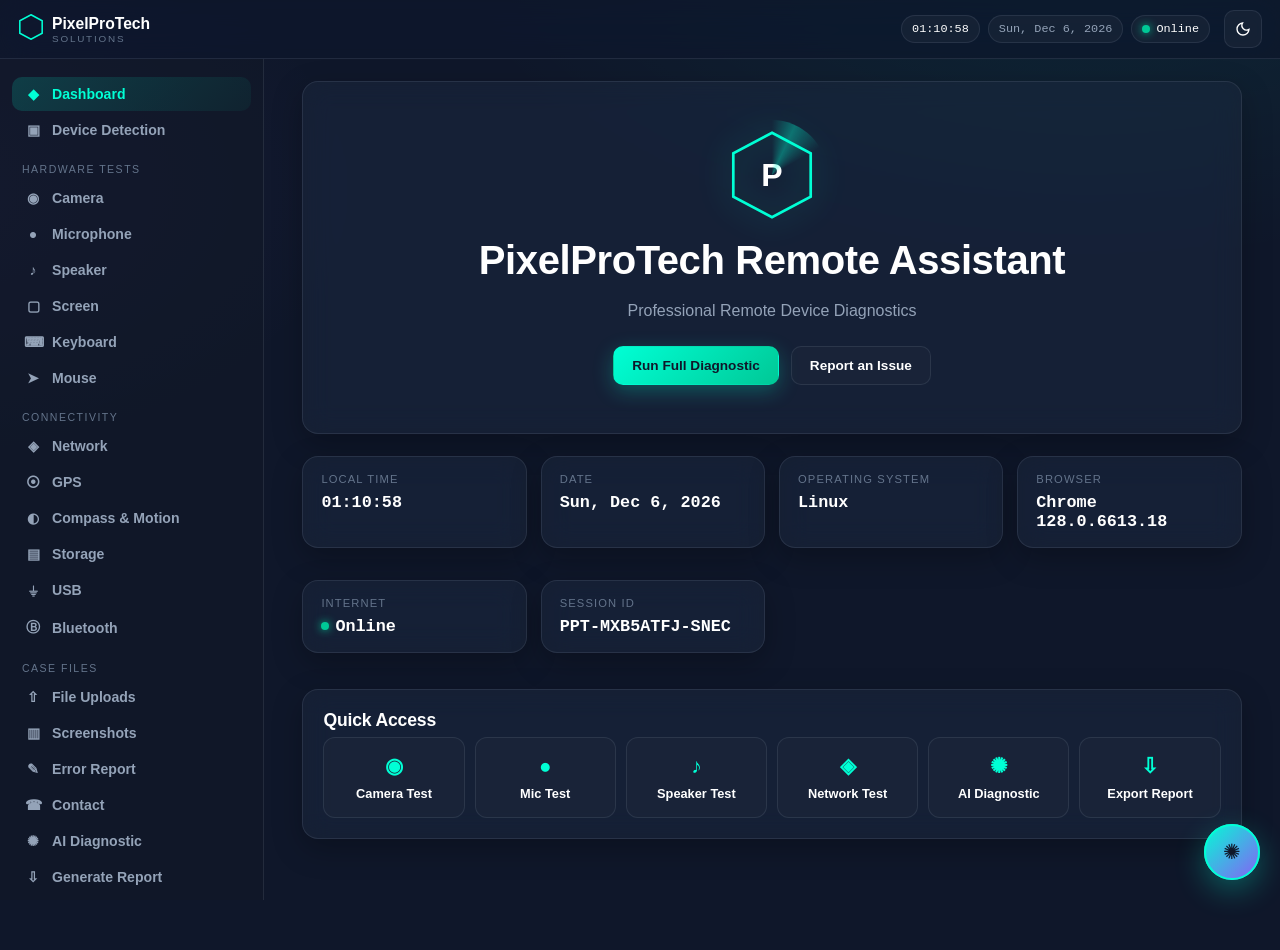
==== commit 28de39bc: "Add files via upload" ====
--- a/index.html
+++ b/index.html
@@ -10,6 +10,7 @@
 <link rel="manifest" href="manifest.json" />
 <meta name="theme-color" content="#0F172A" />
 <meta name="color-scheme" content="dark light" />
+<meta name="mobile-web-app-capable" content="yes" />
 
 <!-- iOS installability (Safari ignores manifest install prompts, needs these) -->
 <meta name="apple-mobile-web-app-capable" content="yes" />
@@ -29,7 +30,7 @@
 <link rel="icon" type="image/png" sizes="16x16" href="icon-16.png" />
 <link rel="shortcut icon" href="favicon.ico" />
 
-<link rel="stylesheet" href="style.css" />
+<link rel="stylesheet" href="style.css?v=1.2.0" />
 </head>
 <body data-theme="dark">
 
--- a/style.css
+++ b/style.css
@@ -22,6 +22,11 @@
   --font-mono: "SFMono-Regular", ui-monospace, "Cascadia Code", "Roboto Mono", Consolas, monospace;
   --shadow-lg: 0 20px 60px rgba(0,0,0,.45);
   --nav-w: 264px;
+  --hud-h: 59px;
+  --safe-t: env(safe-area-inset-top, 0px);
+  --safe-r: env(safe-area-inset-right, 0px);
+  --safe-b: env(safe-area-inset-bottom, 0px);
+  --safe-l: env(safe-area-inset-left, 0px);
 }
 
 [data-theme="light"]{
@@ -35,7 +40,8 @@
 }
 
 *,*::before,*::after{box-sizing:border-box;}
-html{-webkit-text-size-adjust:100%;}
+html{ -webkit-text-size-adjust:100%; text-size-adjust:100%; -webkit-tap-highlight-color:transparent; overflow-x:hidden; }
+button,.btn,.nav-link,.quick-tile,.priority-btn,.swatch{ touch-action:manipulation; font-family:inherit; }
 body{
   margin:0;
   background:
@@ -45,6 +51,9 @@
   color:var(--white);
   font-family:var(--font-display);
   min-height:100vh;
+  min-height:100dvh;
+  overflow-x:hidden;
+  -webkit-font-smoothing:antialiased;
   transition:background-color .3s ease, color .3s ease;
 }
 [data-theme="light"] body{ color:#0F172A; }
@@ -88,7 +97,9 @@
    ========================================================= */
 .hud-bar{
   position:sticky; top:0; z-index:60; display:flex; align-items:center; gap:14px;
-  padding:10px 18px; background:rgba(15,23,42,.72); backdrop-filter:blur(16px) saturate(140%);
+  height:calc(var(--hud-h) + var(--safe-t));
+  padding:var(--safe-t) calc(18px + var(--safe-r)) 0 calc(18px + var(--safe-l));
+  background:rgba(15,23,42,.72); -webkit-backdrop-filter:blur(16px) saturate(140%); backdrop-filter:blur(16px) saturate(140%);
   border-bottom:1px solid var(--border);
 }
 [data-theme="light"] .hud-bar{ background:rgba(255,255,255,.78); }
@@ -123,10 +134,10 @@
 /* =========================================================
    App shell / side nav
    ========================================================= */
-.app-shell{ display:flex; min-height:calc(100vh - 59px); }
+.app-shell{ display:flex; min-height:calc(100vh - var(--hud-h) - var(--safe-t)); min-height:calc(100dvh - var(--hud-h) - var(--safe-t)); }
 .side-nav{
   width:var(--nav-w); flex-shrink:0; background:rgba(17,24,39,.6); border-right:1px solid var(--border);
-  padding:18px 12px; position:sticky; top:59px; height:calc(100vh - 59px); overflow-y:auto;
+  padding:18px 12px; position:sticky; top:calc(var(--hud-h) + var(--safe-t)); height:calc(100vh - var(--hud-h) - var(--safe-t)); height:calc(100dvh - var(--hud-h) - var(--safe-t)); overflow-y:auto; overscroll-behavior:contain;
   display:flex; flex-direction:column; gap:14px;
 }
 [data-theme="light"] .side-nav{ background:rgba(255,255,255,.7); }
@@ -145,20 +156,20 @@
 .sw-status::before{ content:""; width:6px; height:6px; border-radius:50%; background:var(--green); box-shadow:0 0 6px var(--green); }
 .nav-scrim{ display:none; }
 
-@media (max-width:980px){
-  .side-nav{ position:fixed; left:0; top:59px; height:calc(100vh - 59px); z-index:70; transform:translateX(-100%); transition:transform .28s ease; box-shadow:var(--shadow-lg); }
+@media (max-width:820px){
+  .side-nav{ position:fixed; left:0; top:calc(var(--hud-h) + var(--safe-t)); height:calc(100vh - var(--hud-h) - var(--safe-t)); height:calc(100dvh - var(--hud-h) - var(--safe-t)); z-index:70; width:min(var(--nav-w),86vw); transform:translateX(-100%); transition:transform .28s ease; box-shadow:var(--shadow-lg); }
   .side-nav.open{ transform:translateX(0); }
-  .nav-scrim{ display:none; position:fixed; inset:59px 0 0 0; background:rgba(0,0,0,.5); z-index:65; }
+  .nav-scrim{ display:none; position:fixed; inset:calc(var(--hud-h) + var(--safe-t)) 0 0 0; background:rgba(0,0,0,.5); z-index:65; }
   .nav-scrim.show{ display:block; }
 }
-@media (min-width:981px){
+@media (min-width:821px){
   #nav-toggle{ display:none; }
 }
 
 /* =========================================================
    Main / panels
    ========================================================= */
-.main{ flex:1; min-width:0; padding:22px clamp(16px,3vw,40px) 90px; }
+.main{ flex:1; min-width:0; padding:22px calc(clamp(16px,3vw,40px) + var(--safe-r)) calc(90px + var(--safe-b)) calc(clamp(16px,3vw,40px) + var(--safe-l)); }
 .panel{ display:none; animation:fadeUp .35s ease; }
 .panel.active{ display:block; }
 @keyframes fadeUp{ from{ opacity:0; transform:translateY(10px);} to{ opacity:1; transform:none; } }
@@ -167,7 +178,7 @@
 
 .glass{
   background:var(--glass-bg); border:1px solid var(--border); border-radius:var(--radius);
-  backdrop-filter:blur(14px) saturate(140%); box-shadow:0 10px 30px rgba(0,0,0,.25);
+  -webkit-backdrop-filter:blur(14px) saturate(140%); backdrop-filter:blur(14px) saturate(140%); box-shadow:0 10px 30px rgba(0,0,0,.25);
 }
 .card{ padding:20px; margin-bottom:18px; }
 .card-grid{ display:grid; grid-template-columns:repeat(auto-fit,minmax(190px,1fr)); gap:14px; margin-bottom:18px; }
@@ -181,7 +192,7 @@
 /* Hero */
 .hero{ text-align:center; padding:48px 24px; margin-bottom:22px; position:relative; overflow:hidden; }
 .hero-mark{ position:relative; width:90px; height:90px; margin:0 auto 18px; }
-.hero-hex{ width:100%; height:100%; fill:none; stroke:url(#none); stroke:var(--cyan); stroke-width:3; filter:drop-shadow(0 0 16px rgba(0,255,213,.45)); }
+.hero-hex{ width:100%; height:100%; fill:none; stroke:var(--cyan); stroke-width:3; filter:drop-shadow(0 0 16px rgba(0,255,213,.45)); }
 .hero-p{ position:absolute; inset:0; display:flex; align-items:center; justify-content:center; font-size:2rem; font-weight:800; }
 .hero-sweep{ position:absolute; inset:-10px; border-radius:50%; background:conic-gradient(from 0deg, transparent 0deg, rgba(0,255,213,.35) 25deg, transparent 60deg); animation:sweep 3.2s linear infinite; }
 @keyframes sweep{ to{ transform:rotate(360deg); } }
@@ -328,14 +339,14 @@
    Floating assistant
    ========================================================= */
 .assistant-toggle{
-  position:fixed; right:20px; bottom:20px; width:56px; height:56px; border-radius:50%; z-index:80;
+  position:fixed; right:calc(20px + var(--safe-r)); bottom:calc(20px + var(--safe-b)); width:56px; height:56px; border-radius:50%; z-index:80;
   background:linear-gradient(135deg,var(--cyan),var(--purple)); border:none; color:var(--navy); font-size:1.3rem; cursor:pointer;
   box-shadow:0 10px 30px rgba(0,255,213,.3); display:flex; align-items:center; justify-content:center;
 }
 .assistant-pulse{ position:absolute; inset:0; border-radius:50%; border:2px solid var(--cyan); animation:pulse 2.4s ease-out infinite; }
 @keyframes pulse{ 0%{ transform:scale(1); opacity:.7;} 100%{ transform:scale(1.6); opacity:0; } }
 .assistant-panel{
-  position:fixed; right:20px; bottom:88px; width:min(340px,88vw); max-height:60vh; z-index:80;
+  position:fixed; right:calc(20px + var(--safe-r)); bottom:calc(88px + var(--safe-b)); width:min(340px,88vw); max-height:60vh; max-height:60dvh; z-index:80;
   background:var(--panel); border:1px solid var(--border); border-radius:16px; display:flex; flex-direction:column;
   box-shadow:var(--shadow-lg); overflow:hidden;
 }
@@ -350,7 +361,7 @@
 /* =========================================================
    Toasts, banners, fullscreen overlay
    ========================================================= */
-.toast-stack{ position:fixed; top:70px; right:16px; z-index:200; display:flex; flex-direction:column; gap:10px; max-width:88vw; }
+.toast-stack{ position:fixed; top:calc(var(--hud-h) + var(--safe-t) + 10px); right:calc(16px + var(--safe-r)); z-index:200; display:flex; flex-direction:column; gap:10px; max-width:88vw; }
 .toast{ background:var(--panel); border:1px solid var(--border); border-left:4px solid var(--cyan); border-radius:10px; padding:12px 16px; font-size:.82rem; box-shadow:var(--shadow-lg); animation:toastIn .25s ease; }
 .toast.success{ border-left-color:var(--green); }
 .toast.error{ border-left-color:var(--danger); }
@@ -360,12 +371,12 @@
 .fullscreen-test.grad{ background:linear-gradient(90deg,#000,#fff); }
 
 .update-banner{
-  position:fixed; left:50%; bottom:20px; transform:translateX(-50%); z-index:150; background:var(--panel);
+  position:fixed; left:50%; bottom:calc(20px + var(--safe-b)); transform:translateX(-50%); max-width:92vw; z-index:150; background:var(--panel);
   border:1px solid var(--cyan); border-radius:12px; padding:10px 16px; display:flex; align-items:center; gap:14px; font-size:.82rem;
   box-shadow:var(--shadow-lg);
 }
 .ios-install-hint{
-  position:fixed; left:12px; right:12px; bottom:16px; z-index:150; background:var(--panel); border:1px solid var(--border);
+  position:fixed; left:calc(12px + var(--safe-l)); right:calc(12px + var(--safe-r)); bottom:calc(16px + var(--safe-b)); z-index:150; background:var(--panel); border:1px solid var(--border);
   border-radius:12px; padding:12px 14px; display:flex; align-items:center; gap:10px; font-size:.8rem; box-shadow:var(--shadow-lg);
 }
 .ios-install-hint p{ margin:0; flex:1; color:var(--white); }
@@ -390,12 +401,26 @@
    Responsive
    ========================================================= */
 @media (max-width:640px){
-  .main{ padding:16px 14px 100px; }
+  .main{ padding:16px calc(14px + var(--safe-r)) calc(100px + var(--safe-b)) calc(14px + var(--safe-l)); }
+  textarea, input[type=text], input[type=email], input[type=tel], input[type=file], select{ font-size:16px; } /* stops focus-zoom on mobile */
   .hero{ padding:36px 16px; }
   .hero-cta{ flex-direction:column; }
-  .hud-bar{ padding:8px 12px; gap:8px; }
+  .hud-bar{ padding-left:calc(12px + var(--safe-l)); padding-right:calc(12px + var(--safe-r)); gap:8px; }
 }
 
 @media (prefers-reduced-motion: reduce){
   *{ animation-duration:.001ms !important; animation-iteration-count:1 !important; transition-duration:.001ms !important; }
 }
+
+/* =========================================================
+   Installed-app (standalone) + mobile parity
+   ========================================================= */
+.hud-bar{ min-width:0; }
+.hud-readouts{ min-width:0; }
+.hero,.card,.glass{ max-width:100%; }
+.virtual-keyboard,.detail-list,.stat-value{ overflow-wrap:anywhere; }
+canvas{ max-width:100%; }
+@media (display-mode: standalone), (display-mode: fullscreen), (display-mode: minimal-ui){
+  body{ overscroll-behavior-y:none; -webkit-user-select:none; user-select:none; }
+  textarea,input,select,.mono,.detail-list{ -webkit-user-select:text; user-select:text; }
+}
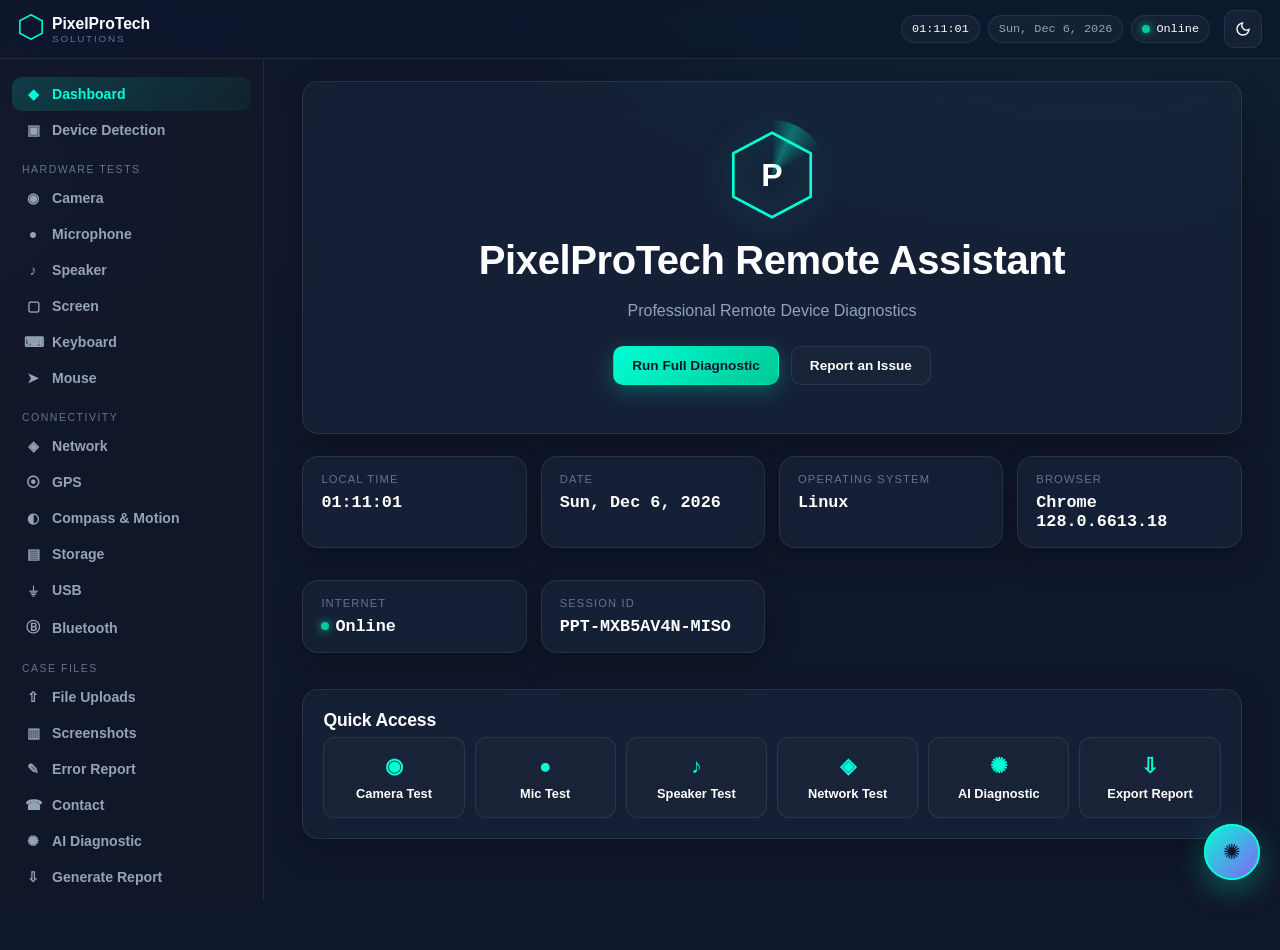
==== commit 31d783b3: "Add files via upload" ====
--- a/index.html
+++ b/index.html
@@ -7,7 +7,7 @@
 <meta name="description" content="Professional remote device diagnostics — camera, microphone, speaker, screen, network, GPS, motion and AI-assisted reporting, installable on any device." />
 
 <!-- PWA core -->
-<link rel="manifest" href="manifest.json" />
+<link rel="manifest" href="manifest.json?v=1.2.1" />
 <meta name="theme-color" content="#0F172A" />
 <meta name="color-scheme" content="dark light" />
 <meta name="mobile-web-app-capable" content="yes" />
--- a/style.css
+++ b/style.css
@@ -424,3 +424,9 @@
   body{ overscroll-behavior-y:none; -webkit-user-select:none; user-select:none; }
   textarea,input,select,.mono,.detail-list{ -webkit-user-select:text; user-select:text; }
 }
+
+/* Narrow phones: keep the header from clipping the online chip */
+@media (max-width:480px){
+  #hud-time{ display:none; }
+  .hud-readouts{ overflow:visible; }
+}
